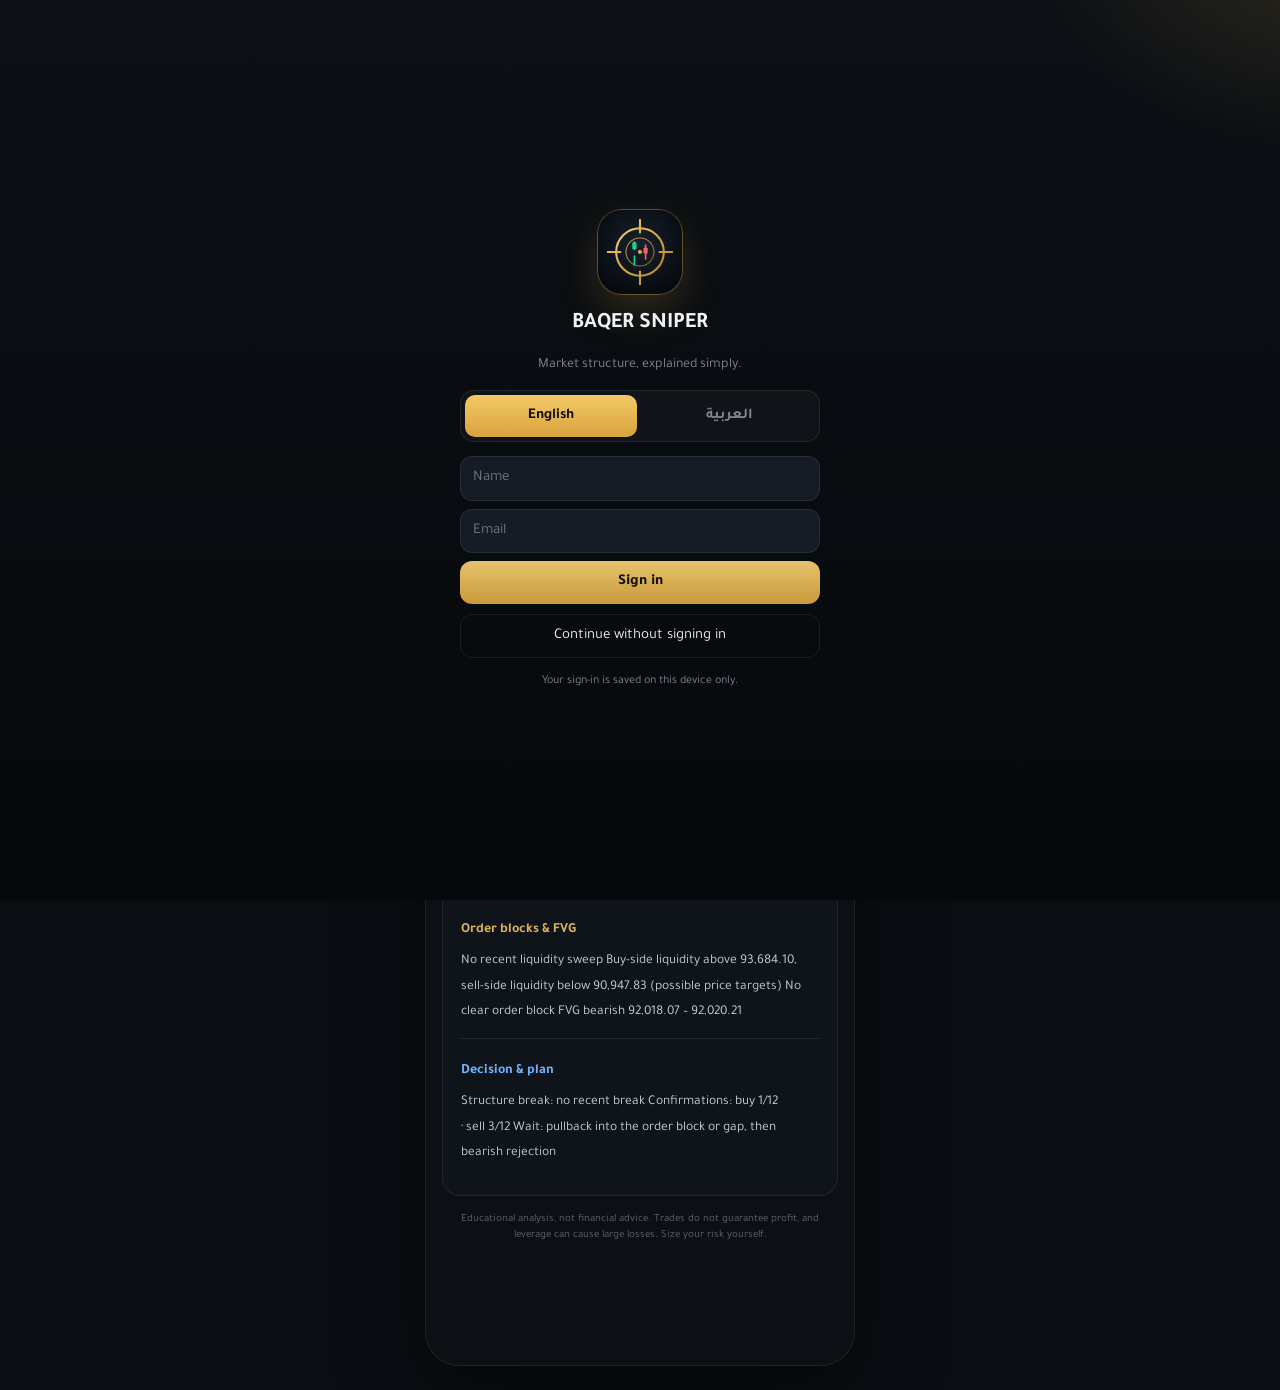
==== web/index.html @ e5d5a160 "Match reference: column order, XAU highlight, mode order, paragraph analysis Co-Authored-By: Claude " ====
<!doctype html>
<html lang="en" dir="ltr">
<head>
  <meta charset="utf-8">
  <meta name="viewport" content="width=device-width, initial-scale=1, viewport-fit=cover">
  <meta name="theme-color" content="#06080b">
  <meta name="description" content="Baqer Sniper: ICT and SMC market structure. Educational analysis, not financial advice.">
  <title>Baqer Sniper</title>
  <link rel="manifest" href="manifest.webmanifest">
  <link rel="icon" href="logo.svg" type="image/svg+xml">
  <link rel="stylesheet" href="https://fonts.googleapis.com/css2?family=Space+Grotesk:wght@500;600;700&family=Inter:wght@400;500;600&family=Tajawal:wght@400;500;700;800&display=swap">
  <link rel="stylesheet" href="styles.css">
</head>
<body>

<main class="phone" id="app" data-view="analysis">

  <header class="top">
    <button type="button" class="ico" id="menu-btn" aria-label="Menu" aria-expanded="false" aria-controls="drawer">
      <svg viewBox="0 0 24 24" width="22" height="22" aria-hidden="true"><path d="M4 7h16M4 12h16M4 17h16" stroke="currentColor" stroke-width="2" stroke-linecap="round"/></svg>
    </button>
    <div class="title">
      <h1 data-i18n="appName">Radar</h1>
      <p data-i18n="appSub">Markets analysis</p>
    </div>
    <div class="live" id="live"><span class="dot"></span><span id="live-text" data-i18n="live">Live</span><span class="clock" id="clock">--:--:--</span><span class="rf" aria-hidden="true">&#8635;</span></div>
  </header>

  <section class="tickers" id="tickers" aria-label="Instruments"></section>

  <div class="main-only">
    <h3 class="sec-h" data-i18n="structTitle">ICT + SMC structure</h3>
    <section class="card zones-card">
      <div class="zgrid">
        <div class="z"><span data-i18n="orderBlock">Order block</span><b id="z-ob">—</b></div>
        <div class="z"><span data-i18n="fvgLbl">FVG</span><b id="z-fvg">—</b></div>
        <div class="z"><span data-i18n="bslLbl">BSL liquidity</span><b class="blue" id="z-bsl">—</b></div>
        <div class="z"><span data-i18n="sslLbl">SSL liquidity</span><b class="down" id="z-ssl">—</b></div>
      </div>
    </section>

    <div class="modes" role="tablist" aria-label="Trading style">
      <button type="button" role="tab" data-tf="1h" aria-selected="true" data-i18n="modeDay">Day ICT</button>
      <button type="button" role="tab" data-tf="15m" aria-selected="false" data-i18n="modeScalp">Scalp</button>
      <button type="button" role="tab" data-tf="4h" aria-selected="false" data-i18n="modeSwing">Swing</button>
    </div>

    <section class="card trend-card">
      <div class="row">
        <span class="muted"><span data-i18n="marketTrend">Market trend</span> (<span id="tf-name">1H</span>)</span>
        <span class="badge" id="signal-badge">—</span>
      </div>
      <div class="trend" id="trend-line">—</div>
      <div class="bar"><i id="trend-bar"></i></div>
      <div class="asset-row"><span id="asset-name">BTC/USDT</span><span id="src" class="muted">—</span></div>
    </section>

    <section class="plan">
      <div class="pl"><span data-i18n="entryZone">Entry zone</span><b class="gold" id="p-en">—</b></div>
      <div class="pl"><span data-i18n="stopLoss">Stop loss</span><b class="down" id="p-sl">—</b></div>
    </section>
    <section class="plan tps">
      <div class="pl tp"><span data-i18n="tp1">TP1</span><b id="p-t1">—</b></div>
      <div class="pl tp"><span data-i18n="tp2">TP2</span><b id="p-t2">—</b></div>
      <div class="pl tp"><span data-i18n="tp3">TP3</span><b id="p-t3">—</b></div>
    </section>
    <span id="rr" hidden></span>

    <section class="card analysis-card">
      <h2 data-i18n="detailTitle">Detailed analysis (ICT + SMC)</h2>
      <div id="analysis" class="levels"></div>
    </section>
  </div>

  <section class="panel" id="markets-panel" hidden>
    <h2 data-i18n="marketsTitle">Markets</h2>
    <div id="markets"></div>
  </section>

  <section class="panel" id="alerts-panel" hidden>
    <h2 data-i18n="alertsTitle">Alerts</h2>
    <label class="toggle"><input type="checkbox" id="pref-signal"> <span data-i18n="alertSignal">Notify me when a new signal appears</span></label>
    <label class="toggle"><input type="checkbox" id="pref-tp"> <span data-i18n="alertTp">Notify me when a trade closes (win or loss)</span></label>
    <button type="button" class="btn" id="notify-btn" data-i18n="enableNotif">Enable notifications</button>
    <p class="muted" id="alerts-note" data-i18n="alertsNote">Notifications appear only while the page is open in your browser.</p>
  </section>

  <section class="panel" id="settings-panel" hidden>
    <h2 data-i18n="settingsTitle">Settings</h2>
    <label class="field"><span data-i18n="risk">Risk profile</span>
      <select id="profile">
        <option value="balanced" data-i18n="riskBalanced">Balanced (targets 1.5R, 2.5R, 4R)</option>
        <option value="sniper" data-i18n="riskSniper">Sniper (tight stop, far targets)</option>
        <option value="scalp" data-i18n="riskScalp">Scalp (very tight stop, quick targets)</option>
      </select>
    </label>
    <p class="muted" data-i18n="riskNote">Sniper uses a tighter stop and farther targets. Far targets are hit less often. This is a setting, not a promise of results.</p>
    <label class="field"><span data-i18n="instrument">Instrument</span><select id="inst-select"></select></label>
    <label class="field"><span data-i18n="importCsv">Import candles (CSV from MT5)</span><input type="file" id="csv" accept=".csv,text/csv"></label>
    <label class="field"><span data-i18n="dataUrl">Live data link (CSV or JSON)</span><input type="url" id="data-url" placeholder="https://" inputmode="url"></label>
    <div class="row-btns"><button type="button" class="btn" id="data-save" data-i18n="dataSave">Connect data</button><button type="button" class="ghost" id="data-clear" data-i18n="dataClear">Disconnect</button></div>
    <p class="muted" data-i18n="dataNote">The app reads this link every minute. The file needs columns open, high, low, close (and time if available). Each instrument can have its own link.</p>
    <p class="muted" id="data-note"></p>
    <p class="muted" id="csv-note"></p>
    <div id="journal-box" class="journal"></div>
  </section>

  <section class="panel" id="calendar-panel" hidden>
    <h2 data-i18n="calendarTitle">Calendar</h2>
    <ul class="sessions">
      <li><b data-i18n="sessLondon">London session</b><span>10:00 – 19:00</span></li>
      <li><b data-i18n="sessNewYork">New York session</b><span>16:30 – 23:30</span></li>
      <li><b data-i18n="sessAsia">Asia session</b><span>03:00 – 12:00</span></li>
    </ul>
    <p class="muted" data-i18n="calendarNote">Times are Riyadh time. Economic news appears once a data provider is connected.</p>
  </section>

  
  <p class="disclaimer" data-i18n="disclaimer">Educational analysis, not financial advice.</p>
  <svg hidden aria-hidden="true"><circle id="ring-arc" r="1"></circle></svg><span id="ring-num" hidden></span>
</main>

<section class="welcome" id="welcome" aria-labelledby="wel-title" hidden>
  <div class="wel-card">
    <img class="wel-logo" src="logo.svg" alt="" width="84" height="84">
    <h1 id="wel-title" class="wel-title"><span class="wordmark">BAQER <span class="grad">SNIPER</span></span></h1>
    <p class="wel-sub" data-i18n="welSub">Market structure, explained simply.</p>
    <div class="seg2 wel-lang" role="group" aria-label="Language">
      <button type="button" data-lang="en" aria-pressed="true">English</button>
      <button type="button" data-lang="ar" aria-pressed="false">العربية</button>
    </div>
    <div id="wel-new">
      <form id="wel-form" class="signin">
        <input id="wel-name" type="text" autocomplete="name" placeholder="Name" data-i18nph="namePh" required>
        <input id="wel-email" type="email" autocomplete="email" placeholder="Email" data-i18nph="emailPh" required>
        <button type="submit" class="btn" data-i18n="signIn">Sign in</button>
      </form>
      <button type="button" class="ghost" id="wel-guest" data-i18n="welGuest">Continue without signing in</button>
    </div>
    <div id="wel-back" hidden>
      <p class="wel-hi" id="wel-hi"></p>
      <button type="button" class="btn" id="wel-continue" data-i18n="welContinue">Continue</button>
    </div>
    <p class="muted wel-hint" data-i18n="welHint">Your sign-in is saved on this device only.</p>
  </div>
</section>
<div class="scrim" id="scrim" hidden></div>
<aside class="drawer" id="drawer" hidden aria-label="Menu">
  <div class="dr-head">
    <div class="wordmark">BAQER <span class="grad">SNIPER</span></div>
    <button type="button" class="ico" id="drawer-close" aria-label="Close menu">×</button>
  </div>

  <section class="dr-sec">
    <div class="dr-label" data-i18n="account">Account</div>
    <div id="acct-state" class="muted"></div>
    <form id="signin-form" class="signin">
      <input id="su-name" type="text" autocomplete="name" placeholder="Name" data-i18nph="namePh" required>
      <input id="su-email" type="email" autocomplete="email" placeholder="Email" data-i18nph="emailPh" required>
      <button type="submit" class="btn" data-i18n="signIn">Sign in</button>
    </form>
    <button type="button" class="ghost" id="signout" hidden data-i18n="signOut">Sign out</button>
    <p class="muted" data-i18n="localAccount">This sign-in is saved on this device only.</p>
  </section>

  <section class="dr-sec">
    <div class="dr-label" data-i18n="language">Language</div>
    <div class="seg2">
      <button type="button" data-lang="en">English</button>
      <button type="button" data-lang="ar">العربية</button>
    </div>
  </section>

  <section class="dr-sec">
    <div class="dr-label" data-i18n="go">Go to</div>
    <button type="button" class="dr-item" data-go="settings" data-i18n="menuSettings">Settings and risk profile</button>
    <button type="button" class="dr-item" data-go="alerts" data-i18n="alertsTitle">Alerts</button>
    <button type="button" class="dr-item" data-go="markets" data-i18n="marketsTitle">Markets</button>
    <button type="button" class="dr-item" data-go="calendar" data-i18n="calendarTitle">Calendar</button>
  </section>

  <section class="dr-sec">
    <div class="dr-label" data-i18n="about">About</div>
    <p class="muted" data-i18n="aboutText">Baqer Sniper is an educational market-structure tool. It does not place trades and does not guarantee results.</p>
  </section>
</aside>

<nav class="nav" aria-label="Main navigation">
  <button type="button" data-tab="settings"><svg viewBox="0 0 24 24" width="22" height="22" fill="none" stroke="currentColor" stroke-width="1.8" aria-hidden="true"><circle cx="12" cy="12" r="3"/><path d="M12 2v3M12 19v3M2 12h3M19 12h3"/></svg><span data-i18n="navSettings">Settings</span></button>
  <button type="button" data-tab="alerts"><svg viewBox="0 0 24 24" width="22" height="22" fill="none" stroke="currentColor" stroke-width="1.8" aria-hidden="true"><path d="M6 16v-5a6 6 0 0 1 12 0v5l2 2H4z"/></svg><span data-i18n="navAlerts">Alerts</span></button>
  <button type="button" data-tab="calendar"><svg viewBox="0 0 24 24" width="22" height="22" fill="none" stroke="currentColor" stroke-width="1.8" aria-hidden="true"><rect x="3" y="5" width="18" height="16" rx="2"/><path d="M3 10h18M8 3v4M16 3v4"/></svg><span data-i18n="navCalendar">Calendar</span></button>
  <button type="button" data-tab="analysis" class="on"><svg viewBox="0 0 24 24" width="22" height="22" fill="none" stroke="currentColor" stroke-width="2" aria-hidden="true"><path d="M12 3l1.8 5.2L19 10l-5.2 1.8L12 17l-1.8-5.2L5 10l5.2-1.8z"/></svg><span data-i18n="navAnalysis">Analysis</span></button>
  <button type="button" data-tab="markets"><svg viewBox="0 0 24 24" width="22" height="22" fill="none" stroke="currentColor" stroke-width="2" aria-hidden="true"><path d="M7 4v16M7 4l-3 3M7 4l3 3M17 20V4M17 20l-3-3M17 20l3-3"/></svg><span data-i18n="navMarkets">Markets</span></button>
</nav>

<script src="analysis.js"></script>
<script src="app.js"></script>
</body>
</html>
---- web/styles.css ----
/* Radar · reference design (Arabic / English, RTL / LTR) */
:root{
  --bg:#0a0d12; --card:#11161e; --card2:#161c26; --line:rgba(255,255,255,.08);
  --fg:#f1f2f4; --muted:#7f8794; --gold:#d9b15a; --gold2:#b68a2e;
  --up:#2fd08b; --down:#ff6464; --blue:#5aa8ff;
  color-scheme: dark;
}
*{box-sizing:border-box}
html,body{margin:0;background:var(--bg)}
body{color:var(--fg); font-family:Tajawal,"Segoe UI",system-ui,sans-serif; font-size:15px; line-height:1.5;
  background:radial-gradient(600px 400px at 50% -10%,rgba(217,177,90,.08),transparent 60%),var(--bg);
  padding-left:max(0px,env(safe-area-inset-left,0px)); padding-right:max(0px,env(safe-area-inset-right,0px));}
button{font:inherit; cursor:pointer}
button:focus-visible,input:focus-visible,select:focus-visible{outline:2px solid #5aa8ff; outline-offset:2px}
[hidden]{display:none !important}
.phone{max-width:430px; margin:0 auto; min-height:100vh; display:grid; gap:14px; align-content:start; min-width:0;
  padding:max(16px,env(safe-area-inset-top,0px)) max(16px,env(safe-area-inset-right,0px)) 120px max(16px,env(safe-area-inset-left,0px))}
@media (min-width:500px){ body{padding-block:24px} .phone{min-height:auto; border:1px solid var(--line); border-radius:34px; background:#0c1015; box-shadow:0 30px 80px rgba(0,0,0,.5); padding-bottom:120px} }

.top{display:grid; grid-template-columns:auto 1fr auto; align-items:center; gap:10px}
.title{text-align:center; min-width:0}
.title h1{margin:0; font-size:24px; font-weight:800; color:var(--gold)}
.title p{margin:2px 0 0; font-size:12.5px; color:var(--muted)}
.ico{width:40px; height:40px; border-radius:12px; display:grid; place-items:center; background:var(--card); color:var(--fg); border:1px solid var(--line)}
.live{display:flex; align-items:center; gap:7px; background:var(--card); border:1px solid var(--line); border-radius:999px; padding:6px 11px; font-size:12px; color:#cfd3da; font-variant-numeric:tabular-nums; white-space:nowrap}
.live .rf{color:var(--muted); font-size:13px}
.dot{width:7px; height:7px; border-radius:50%; background:var(--up); box-shadow:0 0 8px var(--up)}
.live.off .dot{background:var(--muted); box-shadow:none}

.tickers{display:flex; gap:10px; overflow-x:auto; scrollbar-width:none; padding:2px}
.tickers::-webkit-scrollbar{display:none}
.tk{flex:0 0 auto; min-width:150px; display:flex; flex-direction:column; align-items:flex-start; gap:2px; text-align:start; color:var(--fg); background:var(--card); border:1px solid var(--line); border-radius:14px; padding:10px 13px}
[dir="rtl"] .tk{align-items:flex-end; text-align:right}
.tk .sym{font-size:11px; color:var(--muted); letter-spacing:.04em; order:3}
.tk .px{font-size:16px; font-weight:700; font-variant-numeric:tabular-nums}
.tk .pct{font-size:12px; font-weight:600; color:var(--up); font-variant-numeric:tabular-nums}
.tk .pct.neg{color:var(--down)}
.tk.on{border-color:var(--gold); box-shadow:0 0 0 1px rgba(217,177,90,.35)}

.sec-h{margin:4px 2px -4px; font-size:14px; font-weight:700; color:var(--gold); text-align:start}
.card{background:var(--card); border:1px solid var(--line); border-radius:18px; padding:16px; min-width:0}
.zones-card{padding:12px}
.zgrid{display:grid; grid-template-columns:1fr 1fr; gap:10px}
.z{display:grid; gap:6px; background:var(--card2); border:1px solid var(--line); border-radius:12px; padding:12px 13px; min-width:0; text-align:start}
.z span{font-size:12px; color:var(--muted)}
.z b{font-size:15px; font-weight:700; font-variant-numeric:tabular-nums; overflow-wrap:anywhere}
.down{color:var(--down)} .blue{color:var(--blue)} .gold{color:var(--gold)} .up{color:var(--up)}

.modes{display:grid; grid-template-columns:repeat(3,1fr); gap:8px; background:var(--card); border:1px solid var(--line); border-radius:16px; padding:6px}
.modes button{border:1px solid transparent; background:transparent; color:var(--muted); border-radius:12px; padding:11px 4px; font-size:13.5px; font-weight:700; min-height:44px}
.modes button[aria-selected="true"]{border-color:var(--gold); color:var(--gold); box-shadow:0 0 14px rgba(217,177,90,.18); background:rgba(217,177,90,.06)}

.trend-card{display:grid; gap:10px}
.row{display:flex; justify-content:space-between; align-items:center; gap:8px; font-size:12.5px}
.muted{color:var(--muted); font-size:12px}
.badge{font-weight:700; font-size:13px; padding:5px 12px; border-radius:10px; border:1px solid currentColor; white-space:nowrap}
.badge.sell{color:var(--down); background:rgba(255,100,100,.1)}
.badge.buy{color:var(--up); background:rgba(47,208,139,.1)}
.badge.wait{color:var(--muted)}
.trend{font-size:19px; font-weight:800; line-height:1.3; text-align:start}
.trend.sell{color:var(--down)} .trend.buy{color:var(--up)} .trend.wait{color:var(--fg)}
.bar{height:6px; border-radius:99px; background:#1b2330; position:relative; overflow:hidden}
.bar i{position:absolute; top:0; bottom:0; inset-inline-end:0; width:0; border-radius:99px; background:var(--down); transition:width .5s ease}
.bar i.buy{background:var(--up)}
.asset-row{display:flex; justify-content:space-between; font-size:12px; color:var(--muted)}

.plan{display:grid; grid-template-columns:1fr 1fr; gap:10px}
.plan.tps{grid-template-columns:repeat(3,1fr)}
.pl{background:var(--card); border:1px solid var(--line); border-radius:14px; padding:12px; display:grid; gap:6px; text-align:center; min-width:0}
.pl span{font-size:12px; color:var(--muted)}
.pl b{font-size:16px; font-weight:700; font-variant-numeric:tabular-nums}
.pl.tp b{color:var(--up)}

.analysis-card h2{margin:0 0 10px; font-size:15px; font-weight:700; color:var(--gold); text-align:start}
.levels{display:grid; gap:10px}
.lvl{background:var(--card2); border:1px solid var(--line); border-radius:14px; padding:12px 13px; min-width:0}
.lvl-h{display:flex; align-items:center; gap:8px; justify-content:space-between}
.lvl-n{display:none}
.lvl-h b{font-size:14px; color:var(--gold)}
.lvl-s{font-size:11.5px; font-weight:700; color:var(--muted); border:1px solid var(--line); border-radius:999px; padding:2px 9px; white-space:nowrap}
.lvl-l{margin:8px 0 0; padding-inline-start:18px; display:grid; gap:5px}
.lvl-l li{font-size:13px; line-height:1.6; text-align:start; text-wrap:pretty}

.panel{background:var(--card); border:1px solid var(--line); border-radius:18px; padding:16px; min-width:0}
.panel h2{margin:0 0 10px; font-size:17px; font-weight:700; text-align:start}
.btn{background:linear-gradient(180deg,#e7c26c,#c99a3a); color:#16120a; border:0; border-radius:12px; padding:10px 16px; font-weight:800; min-height:42px}
.field{display:grid; gap:8px; font-size:13px; margin:12px 0; text-align:start}
select,input[type=file]{width:100%; font:inherit; color:var(--fg); background:var(--card2); border:1px solid var(--line); border-radius:12px; padding:10px 12px; min-height:44px}
select option{background:#11161e; color:#eef1f5}
.journal{display:grid; gap:8px; padding-bottom:14px; margin-bottom:12px; border-bottom:1px solid var(--line)}
.journal h2{margin:0}
.toggle{display:flex; align-items:center; gap:10px; font-size:14px; padding:6px 0}
.toggle input{width:20px; height:20px; accent-color:var(--gold)}
.sessions{list-style:none; margin:0 0 10px; padding:0; display:grid; gap:8px}
.sessions li{display:flex; justify-content:space-between; gap:10px; padding:11px 12px; border-radius:12px; background:var(--card2); border:1px solid var(--line)}
.sessions span{font-variant-numeric:tabular-nums; color:var(--muted)}
.disclaimer{color:#5d6470; font-size:11px; text-align:center; margin:2px 8px 0; text-wrap:pretty}

.nav{position:fixed; left:0; right:0; bottom:0; margin:0 auto; max-width:430px; display:grid; grid-template-columns:repeat(5,1fr); padding:10px 6px max(12px,env(safe-area-inset-bottom,0px)); background:rgba(10,13,18,.96); border-top:1px solid var(--line)}
.nav button{background:transparent; border:0; color:var(--muted); display:grid; justify-items:center; gap:4px; font-size:11px; font-weight:600; padding:4px 0; min-height:48px}
.nav button.on{color:var(--gold); font-weight:700}
#app[data-view="analysis"] .panel{display:none}
#app:not([data-view="analysis"]) .main-only{display:none}
@media (prefers-reduced-motion: reduce){ *{animation:none!important; transition:none!important} }

/* ---- Header button, menu drawer, language and account ---- */
.hd{display:grid; grid-template-columns:auto 1fr auto; align-items:center; gap:10px}
.hd .brand{min-width:0}
.ico{width:42px; height:42px; border-radius:14px; display:grid; place-items:center; background:linear-gradient(160deg,#1b2129,#0a0d12); color:var(--fg); border:1px solid var(--line); cursor:pointer; font-size:22px; line-height:1}
.scrim{position:fixed; inset:0; background:rgba(0,0,0,.55); z-index:40}
.drawer{position:fixed; top:0; bottom:0; inset-inline-start:0; width:min(320px,86vw); z-index:50; overflow-y:auto; background:linear-gradient(180deg,#0e141c,#07090c); border-inline-end:1px solid var(--line); padding:18px 16px 28px; display:grid; gap:14px; align-content:start; box-shadow:0 0 60px rgba(0,0,0,.6)}
.dr-head{display:flex; justify-content:space-between; align-items:center}
.dr-sec{display:grid; gap:9px; padding-top:12px; border-top:1px solid var(--line)}
.dr-label{font-size:10.5px; letter-spacing:.14em; color:var(--gold); font-weight:700; text-transform:uppercase}
.dr-item{width:100%; text-align:start; background:var(--card2); color:var(--fg); border:1px solid var(--line); border-radius:12px; padding:11px 12px; min-height:44px}
.signin{display:grid; gap:8px}
.signin input{font:inherit; color:var(--fg); background:var(--card2); border:1px solid var(--line); border-radius:12px; padding:10px 12px; min-height:44px; width:100%}
.ghost{background:transparent; color:var(--fg); border:1px solid var(--line); border-radius:12px; padding:10px 14px; min-height:42px}
.seg2{display:grid; grid-template-columns:1fr 1fr; gap:6px; padding:4px; border-radius:14px; background:rgba(255,255,255,.03); border:1px solid var(--line)}
.seg2 button{background:transparent; color:var(--muted); border:0; border-radius:10px; padding:10px; min-height:42px; font-weight:600}
.seg2 button[aria-pressed="true"]{background:linear-gradient(180deg,#f3c968,#d9a23c); color:#14100a; font-weight:700}
.toggle{display:flex; align-items:center; gap:10px; font-size:14px; padding:6px 0}
.toggle input{width:20px; height:20px; accent-color:#e8b44a}
.sessions{list-style:none; margin:0 0 10px; padding:0; display:grid; gap:8px}
.sessions li{display:flex; justify-content:space-between; gap:10px; padding:11px 12px; border-radius:12px; background:var(--card2); border:1px solid var(--line)}
.sessions span{font-variant-numeric:tabular-nums; color:var(--muted)}
/* Arabic: right-to-left, Arabic-friendly font */
html[dir="rtl"] body, html[dir="rtl"] .phone, html[dir="rtl"] .wordmark{font-family:Tajawal,"Segoe UI",system-ui,sans-serif}
html[dir="rtl"] .wordmark{letter-spacing:.04em}
html[dir="rtl"] .lvl-s{margin-inline-start:auto}
html[dir="rtl"] .lvl-l{padding-inline-start:18px}
html[dir="rtl"] .tk{text-align:right}

/* ---- Welcome screen shown on every open ---- */
.welcome{position:fixed; inset:0; z-index:70; display:grid; place-items:center; padding:24px 18px;
  background:radial-gradient(520px 360px at 105% -8%,rgba(232,180,74,.16),transparent 62%),linear-gradient(180deg,#0c1015,#06080b)}
.wel-card{width:min(360px,100%); display:grid; gap:14px; justify-items:center; text-align:center}
.wel-logo{border-radius:24px; box-shadow:0 0 0 1px rgba(232,180,74,.35),0 16px 40px rgba(232,180,74,.18)}
.wel-title{margin:0; font-size:22px}
.wel-sub{margin:0; color:var(--muted); font-size:14px}
.wel-lang{width:100%}
#wel-new,#wel-back{width:100%; display:grid; gap:10px}
#wel-back[hidden]{display:none !important}
.wel-hi{margin:0; font-size:16px; font-weight:600}
.wel-hint{margin:0; font-size:12px}
.row-btns{display:flex; gap:8px; flex-wrap:wrap}
.row-btns .btn,.row-btns .ghost{flex:1}

/* ---- Arabic look: matches the "رادار الأسواق" reference screen ---- */
html[dir="rtl"] body{background:radial-gradient(600px 380px at 50% -10%,rgba(217,165,58,.10),transparent 60%),linear-gradient(180deg,#0b0f15,#06080b)}
html[dir="rtl"] .wordmark{font-family:Tajawal,"Segoe UI",sans-serif; font-size:24px; font-weight:800; letter-spacing:0; background:linear-gradient(90deg,#f6d27a,#d9a53a); -webkit-background-clip:text; background-clip:text; color:transparent}
html[dir="rtl"] .tag{font-family:Tajawal,sans-serif; letter-spacing:0; font-size:12px; color:#8c8a82}
html[dir="rtl"] .live{font-family:Tajawal,sans-serif}
html[dir="rtl"] .tk{text-align:right; border-color:rgba(217,165,58,.28)}
html[dir="rtl"] .tk.on,html[dir="rtl"] .tk.gold{border:1.5px solid #d9a53a; box-shadow:0 0 18px rgba(217,165,58,.18)}
html[dir="rtl"] .tk .sym{font-family:Tajawal,sans-serif}
html[dir="rtl"] .tabs{background:rgba(255,255,255,.02)}
html[dir="rtl"] .tabs button{font-family:Tajawal,sans-serif; font-size:14px}
html[dir="rtl"] .tabs button[aria-selected="true"]{background:linear-gradient(180deg,#e4b452,#b8842a)}
html[dir="rtl"] .card,html[dir="rtl"] .z,html[dir="rtl"] .pl{border-color:rgba(217,165,58,.22)}
html[dir="rtl"] .trend{font-family:Tajawal,sans-serif; font-weight:800; font-size:22px}
html[dir="rtl"] .badge{font-family:Tajawal,sans-serif}
html[dir="rtl"] .z span{font-family:Tajawal,sans-serif; font-size:11.5px; color:#c9b27a}
html[dir="rtl"] .z b{font-family:Tajawal,sans-serif; font-size:16px}
html[dir="rtl"] .sec-title{font-family:Tajawal,sans-serif; font-size:17px; font-weight:800; color:#e4b452; margin:6px 2px 0; text-align:right}
html[dir="rtl"] .lvl{border-color:rgba(217,165,58,.25); background:rgba(14,18,25,.9)}
html[dir="rtl"] .lvl-l li{font-family:Tajawal,sans-serif; font-size:13.5px}
html[dir="rtl"] .nav{background:rgba(7,9,12,.94); border-top-color:rgba(217,165,58,.25)}
html[dir="rtl"] .nav button{font-family:Tajawal,sans-serif; font-size:12px}
html[dir="rtl"] .nav button.on{color:#e4b452}
html[dir="rtl"] .nav button.on svg{filter:drop-shadow(0 0 6px rgba(217,165,58,.6))}
html[dir="rtl"] .entry{background:linear-gradient(180deg,rgba(217,165,58,.10),rgba(255,255,255,.006))}
html[dir="rtl"] .eyebrow{font-family:Tajawal,sans-serif; letter-spacing:0; font-size:12px}

/* ---- Welcome screen shown on every open ---- */
.welcome{position:fixed; inset:0; z-index:70; display:grid; place-items:center; padding:24px 18px;
  background:radial-gradient(520px 360px at 105% -8%,rgba(232,180,74,.16),transparent 62%),linear-gradient(180deg,#0c1015,#06080b)}
.wel-card{width:min(360px,100%); display:grid; gap:14px; justify-items:center; text-align:center}
.wel-logo{border-radius:24px; box-shadow:0 0 0 1px rgba(232,180,74,.35),0 16px 40px rgba(232,180,74,.18)}
.wel-title{margin:0; font-size:22px}
.wel-sub{margin:0; color:var(--muted); font-size:14px}
.wel-lang{width:100%}
#wel-new,#wel-back{width:100%; display:grid; gap:10px}
#wel-back[hidden]{display:none !important}
.wel-hi{margin:0; font-size:16px; font-weight:600}
.wel-hint{margin:0; font-size:12px}
.row-btns{display:flex; gap:8px; flex-wrap:wrap}
.row-btns .btn,.row-btns .ghost{flex:1}

/* ---- Arabic look: matches the "رادار الأسواق" reference screen ---- */
html[dir="rtl"] body{background:radial-gradient(600px 380px at 50% -10%,rgba(217,165,58,.10),transparent 60%),linear-gradient(180deg,#0b0f15,#06080b)}
html[dir="rtl"] .wordmark{font-family:Tajawal,"Segoe UI",sans-serif; font-size:24px; font-weight:800; letter-spacing:0; background:linear-gradient(90deg,#f6d27a,#d9a53a); -webkit-background-clip:text; background-clip:text; color:transparent}
html[dir="rtl"] .tag{font-family:Tajawal,sans-serif; letter-spacing:0; font-size:12px; color:#8c8a82}
html[dir="rtl"] .live{font-family:Tajawal,sans-serif}
html[dir="rtl"] .tk{text-align:right; border-color:rgba(217,165,58,.28)}
html[dir="rtl"] .tk.on,html[dir="rtl"] .tk.gold{border:1.5px solid #d9a53a; box-shadow:0 0 18px rgba(217,165,58,.18)}
html[dir="rtl"] .tk .sym{font-family:Tajawal,sans-serif}
html[dir="rtl"] .tabs{background:rgba(255,255,255,.02)}
html[dir="rtl"] .tabs button{font-family:Tajawal,sans-serif; font-size:14px}
html[dir="rtl"] .tabs button[aria-selected="true"]{background:linear-gradient(180deg,#e4b452,#b8842a)}
html[dir="rtl"] .card,html[dir="rtl"] .z,html[dir="rtl"] .pl{border-color:rgba(217,165,58,.22)}
html[dir="rtl"] .trend{font-family:Tajawal,sans-serif; font-weight:800; font-size:22px}
html[dir="rtl"] .badge{font-family:Tajawal,sans-serif}
html[dir="rtl"] .z span{font-family:Tajawal,sans-serif; font-size:11.5px; color:#c9b27a}
html[dir="rtl"] .z b{font-family:Tajawal,sans-serif; font-size:16px}
html[dir="rtl"] .sec-title{font-family:Tajawal,sans-serif; font-size:17px; font-weight:800; color:#e4b452; margin:6px 2px 0; text-align:right}
html[dir="rtl"] .lvl{border-color:rgba(217,165,58,.25); background:rgba(14,18,25,.9)}
html[dir="rtl"] .lvl-l li{font-family:Tajawal,sans-serif; font-size:13.5px}
html[dir="rtl"] .nav{background:rgba(7,9,12,.94); border-top-color:rgba(217,165,58,.25)}
html[dir="rtl"] .nav button{font-family:Tajawal,sans-serif; font-size:12px}
html[dir="rtl"] .nav button.on{color:#e4b452}
html[dir="rtl"] .nav button.on svg{filter:drop-shadow(0 0 6px rgba(217,165,58,.6))}
html[dir="rtl"] .entry{background:linear-gradient(180deg,rgba(217,165,58,.10),rgba(255,255,255,.006))}
html[dir="rtl"] .eyebrow{font-family:Tajawal,sans-serif; letter-spacing:0; font-size:12px}

.row-btns{display:flex; gap:8px; flex-wrap:wrap}
.row-btns .btn,.row-btns .ghost{flex:1}

/* ---- Arabic look: matches the "رادار الأسواق" reference screen ---- */
html[dir="rtl"] body{background:radial-gradient(600px 380px at 50% -10%,rgba(217,165,58,.10),transparent 60%),linear-gradient(180deg,#0b0f15,#06080b)}
html[dir="rtl"] .wordmark{font-family:Tajawal,"Segoe UI",sans-serif; font-size:24px; font-weight:800; letter-spacing:0; background:linear-gradient(90deg,#f6d27a,#d9a53a); -webkit-background-clip:text; background-clip:text; color:transparent}
html[dir="rtl"] .tag{font-family:Tajawal,sans-serif; letter-spacing:0; font-size:12px; color:#8c8a82}
html[dir="rtl"] .live{font-family:Tajawal,sans-serif}
html[dir="rtl"] .tk{text-align:right; border-color:rgba(217,165,58,.28)}
html[dir="rtl"] .tk.on,html[dir="rtl"] .tk.gold{border:1.5px solid #d9a53a; box-shadow:0 0 18px rgba(217,165,58,.18)}
html[dir="rtl"] .tk .sym{font-family:Tajawal,sans-serif}
html[dir="rtl"] .tabs{background:rgba(255,255,255,.02)}
html[dir="rtl"] .tabs button{font-family:Tajawal,sans-serif; font-size:14px}
html[dir="rtl"] .tabs button[aria-selected="true"]{background:linear-gradient(180deg,#e4b452,#b8842a)}
html[dir="rtl"] .card,html[dir="rtl"] .z,html[dir="rtl"] .pl{border-color:rgba(217,165,58,.22)}
html[dir="rtl"] .trend{font-family:Tajawal,sans-serif; font-weight:800; font-size:22px}
html[dir="rtl"] .badge{font-family:Tajawal,sans-serif}
html[dir="rtl"] .z span{font-family:Tajawal,sans-serif; font-size:11.5px; color:#c9b27a}
html[dir="rtl"] .z b{font-family:Tajawal,sans-serif; font-size:16px}
html[dir="rtl"] .sec-title{font-family:Tajawal,sans-serif; font-size:17px; font-weight:800; color:#e4b452; margin:6px 2px 0; text-align:right}
html[dir="rtl"] .lvl{border-color:rgba(217,165,58,.25); background:rgba(14,18,25,.9)}
html[dir="rtl"] .lvl-l li{font-family:Tajawal,sans-serif; font-size:13.5px}
html[dir="rtl"] .nav{background:rgba(7,9,12,.94); border-top-color:rgba(217,165,58,.25)}
html[dir="rtl"] .nav button{font-family:Tajawal,sans-serif; font-size:12px}
html[dir="rtl"] .nav button.on{color:#e4b452}
html[dir="rtl"] .nav button.on svg{filter:drop-shadow(0 0 6px rgba(217,165,58,.6))}
html[dir="rtl"] .entry{background:linear-gradient(180deg,rgba(217,165,58,.10),rgba(255,255,255,.006))}
html[dir="rtl"] .eyebrow{font-family:Tajawal,sans-serif; letter-spacing:0; font-size:12px}


/* ---- Closer match to the reference ---- */
.top{grid-template-columns:auto 1fr auto}
.title{text-align:center}
.live{background:#0f141b; border-color:rgba(255,255,255,.1)}
.tickers{gap:10px}
.tk{flex:0 0 auto; min-width:0; flex-direction:row; align-items:center; gap:8px; border-radius:999px; padding:10px 16px; background:#0f141b}
.tk .pct{order:0; font-size:12.5px}
.tk .px{order:1; font-size:15px}
.tk .sym{order:2; font-size:11px}
.tk .sym{display:none}
.tk.on{border-color:var(--gold); box-shadow:0 0 0 1px rgba(217,177,90,.25)}
.tk-name{font-size:11px; color:var(--muted)}
.modes{background:transparent; border:0; padding:0; gap:8px}
.modes button{border:1px solid var(--line); background:#0f141b; color:#aab1bd; border-radius:12px; font-size:13px}
.modes button[aria-selected="true"]{border:1px solid var(--gold); background:rgba(217,177,90,.06); color:var(--gold); box-shadow:none}
.trend-card{background:linear-gradient(180deg,#131a23,#0f141b)}
.badge.sell{border-color:rgba(255,100,100,.6); background:rgba(255,100,100,.08); color:#ff7b7b; font-size:12.5px; padding:4px 12px}
.badge.buy{border-color:rgba(47,208,139,.6); background:rgba(47,208,139,.08); color:#41e2a0}
.trend{font-size:21px; font-weight:800}
.bar{height:5px}
.bar i{background:var(--down)}
.plan .pl{background:#0f141b}
.pl.tp{background:#0f141b}
.analysis-card{background:#0f141b}
.analysis-card h2{text-align:center; font-size:15px; color:var(--gold); margin-bottom:12px}
.lvl{background:transparent; border:0; border-bottom:1px solid var(--line); border-radius:0; padding:12px 2px}
.lvl:last-child{border-bottom:0}
.lvl-h b{font-size:14px}
.lvl:nth-child(1) .lvl-h b, .lvl:nth-child(3) .lvl-h b{color:#6fb4ff}
.lvl:nth-child(2) .lvl-h b{color:var(--gold)}
.lvl-s{display:none}
.lvl-l{list-style:none; padding:0; gap:6px}
.lvl-l li{color:#d8dce3; font-size:13px; line-height:1.75}
.lvl-l li::before{content:none}
.nav button.on{color:var(--gold)}

/* ---- Reference fine-tuning ---- */
.tickers{direction:ltr}
.tk{direction:rtl}
.tk .sym{display:inline; order:2; font-size:11.5px; color:var(--muted)}
.tk .px{font-size:16px}
.lvl-p{margin:8px 0 0; font-size:13.5px; line-height:1.9; color:#c9ced8; text-align:start; text-wrap:pretty}
.zones-card{background:#0f141b; border-color:rgba(255,255,255,.08)}
.z{background:#0d131a; border-color:rgba(120,140,170,.25)}
.plan .pl,.pl.tp{border-color:rgba(120,140,170,.25)}

.tk.gold{border-color:var(--gold); box-shadow:0 0 0 1px rgba(217,177,90,.25)}
.tk.gold .px{color:#f4f5f7}
.tk.gold .pct{color:var(--up)}
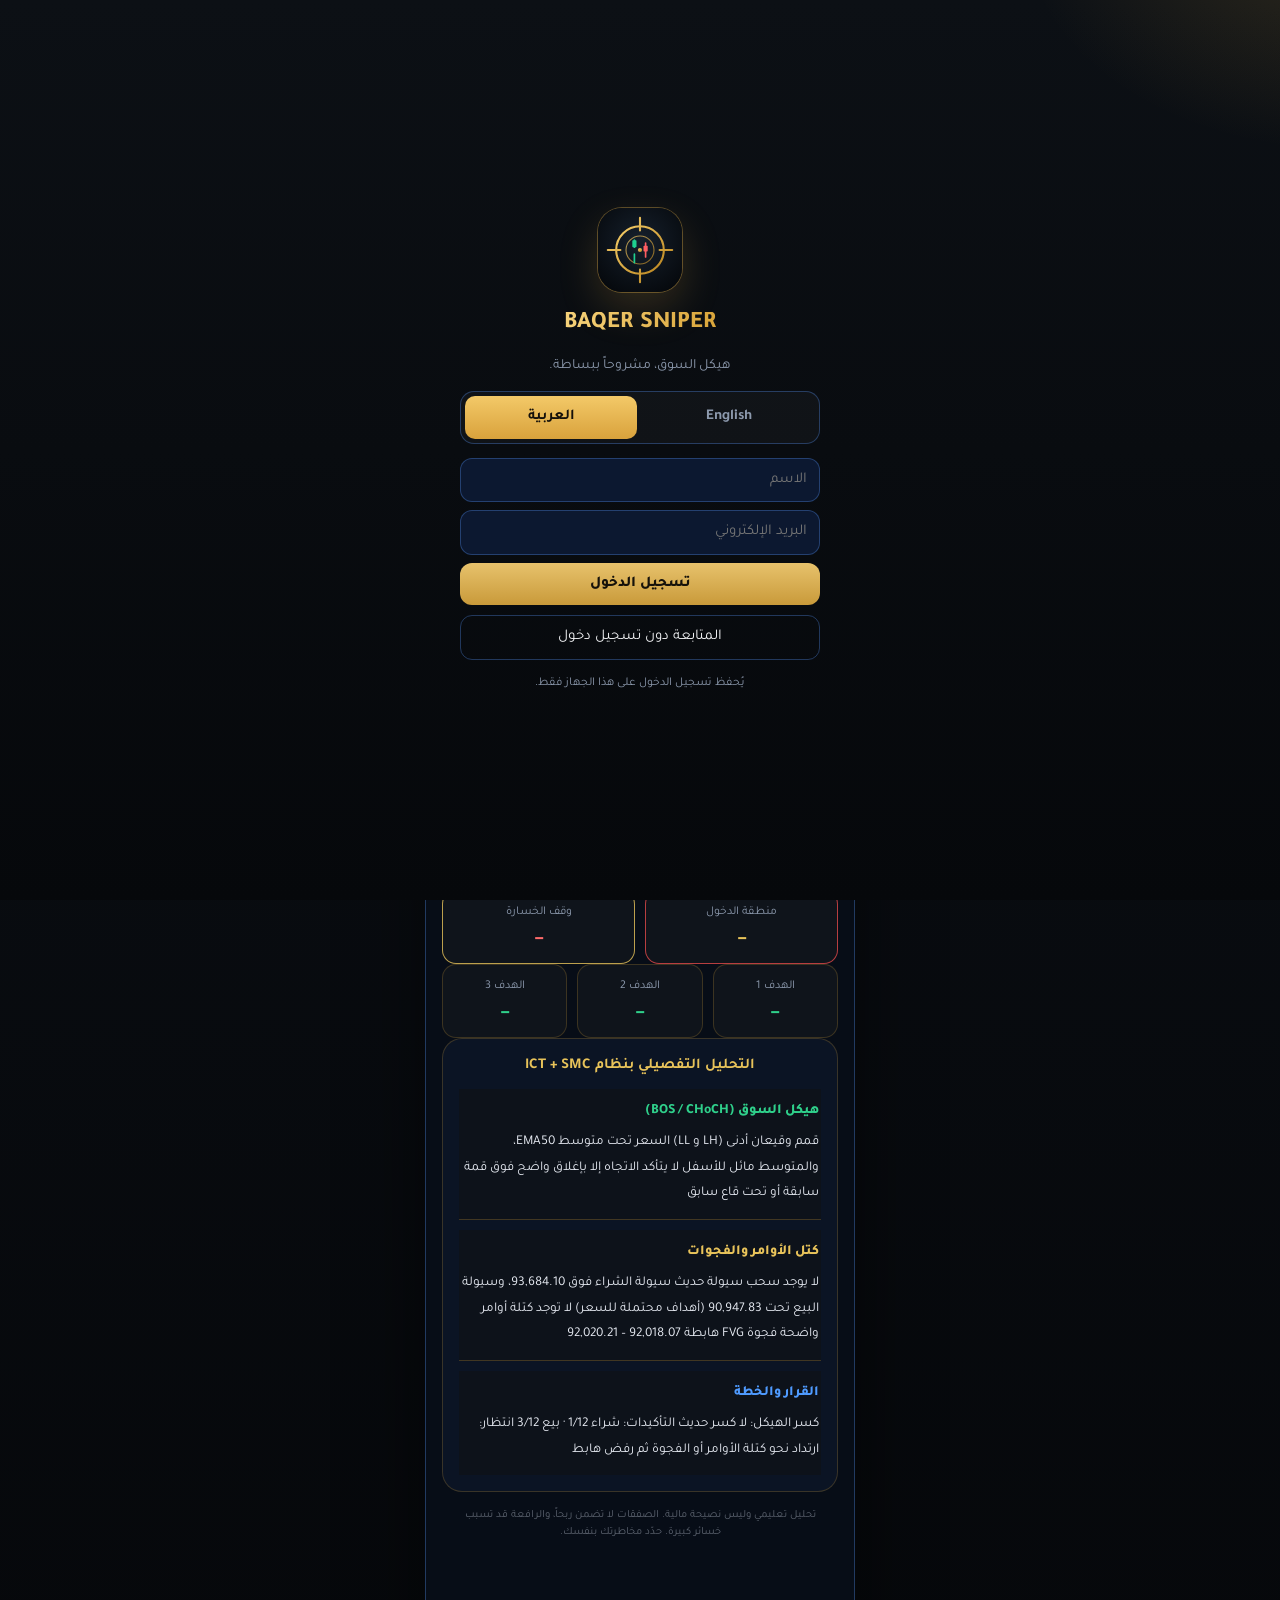
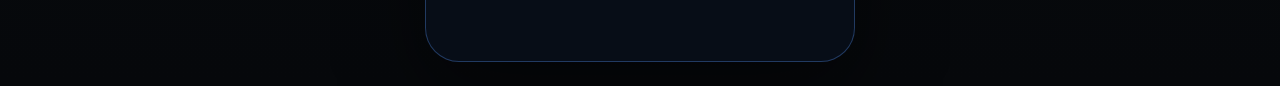
==== commit 3a0b089a: "Add live candle chart with levels, liquidity and a written reading; Arabic by default - Chart draws " ====
--- a/web/index.html
+++ b/web/index.html
@@ -37,6 +37,19 @@
         <div class="z"><span data-i18n="bslLbl">BSL liquidity</span><b class="blue" id="z-bsl">—</b></div>
         <div class="z"><span data-i18n="sslLbl">SSL liquidity</span><b class="down" id="z-ssl">—</b></div>
       </div>
+    </section>
+
+    <section class="card chart-card">
+      <div class="row"><span class="gold-t" data-i18n="chartTitle">الشارت المباشر</span><span class="muted" id="chart-price">—</span></div>
+      <svg id="chart" viewBox="0 0 358 200" width="100%" role="img" aria-label="Live candle chart"></svg>
+      <div class="legend">
+        <span><i class="lg" style="background:#ff6b6b"></i><span data-i18n="stop">Stop</span></span>
+        <span><i class="lg" style="background:#e8c35a"></i><span data-i18n="entry">Entry</span></span>
+        <span><i class="lg" style="background:#2fd08b"></i><span data-i18n="targets">Targets</span></span>
+        <span><i class="lg" style="background:#4f9bff"></i>BSL / SSL</span>
+        <span><i class="lg" style="background:#e8c35a;border-radius:50%"></i><span data-i18n="sweep">Sweep</span></span>
+      </div>
+      <p class="chart-read" id="chart-read"></p>
     </section>
 
     <div class="modes" role="tablist" aria-label="Trading style">
--- a/web/styles.css
+++ b/web/styles.css
@@ -292,3 +292,54 @@
 .tk.gold{border-color:var(--gold); box-shadow:0 0 0 1px rgba(217,177,90,.25)}
 .tk.gold .px{color:#f4f5f7}
 .tk.gold .pct{color:var(--up)}
+
+/* ---- Palette from the original app screenshots ---- */
+:root{ --bg:#070d17; --card:#0b1424; --card2:#0c1830; --line:rgba(70,120,200,.42); --muted:#8c99ad; --gold:#e8c35a; }
+body{background:#070d17}
+.phone{background:#070d17}
+.tk{background:#0b1830; border:1.5px solid rgba(70,120,200,.55)}
+.tk.gold{border:2px solid #e8c35a; box-shadow:0 0 14px rgba(232,195,90,.22)}
+.tk .pct{color:#2fd08b}
+.sec-h{color:#e8c35a}
+.zones-card{background:#0b1424; border:1.5px solid rgba(232,195,90,.55); border-radius:20px}
+.z{background:#0b1830; border:1.5px solid rgba(70,120,200,.5)}
+.z span{color:#e8c35a}
+.z b.down{color:#ff6b6b} .z b.blue{color:#4f9bff}
+.modes{background:transparent; border:0}
+.modes button{background:#0b1830; border:1.5px solid rgba(70,120,200,.5); color:#b9c4d6; border-radius:12px}
+.modes button[aria-selected="true"]{background:#0b1830; border:1.5px solid #e8c35a; color:#e8c35a; box-shadow:0 0 14px rgba(232,195,90,.2)}
+.trend-card{background:#0b1424; border:1.5px solid rgba(232,195,90,.45); border-radius:20px}
+.badge.sell{background:#e0474c; color:#fff; border:0; border-radius:8px; padding:6px 12px; font-weight:800}
+.badge.buy{background:#1fb27a; color:#fff; border:0; border-radius:8px; padding:6px 12px; font-weight:800}
+.trend{color:#ffffff}
+.bar{background:#0b1830}
+.bar i{background:#ff5d5d}
+.bar i.buy{background:#2fd08b}
+.pl{background:#0b1424; border:1.5px solid rgba(70,120,200,.5); border-radius:14px}
+.pl.sl, #p-sl{color:#ff6b6b}
+.plan:not(.tps) .pl:first-child{border-color:rgba(255,80,80,.7)}
+.plan:not(.tps) .pl:last-child{border-color:rgba(232,195,90,.8)}
+.pl.tp{border-color:rgba(47,208,139,.6)}
+.pl.tp b{color:#2fd08b}
+.analysis-card{background:#0b1424; border:1.5px solid rgba(232,195,90,.55); border-radius:20px}
+.analysis-card h2{color:#e8c35a}
+.lvl-h b{font-weight:800}
+.lvl:nth-child(1) .lvl-h b{color:#2fd08b}
+.lvl:nth-child(2) .lvl-h b{color:#e8c35a}
+.lvl:nth-child(3) .lvl-h b{color:#4f9bff}
+.lvl-p{color:#e6eaf2}
+.nav{background:#070d17; border-top:1px solid rgba(70,120,200,.35)}
+.nav button.on{background:linear-gradient(180deg,#f0cc6e,#d4a037); color:#15110a; border-radius:16px; margin:0 6px}
+.nav button.on svg{stroke:#15110a}
+.live{background:#0b1830; border:1.5px solid rgba(70,120,200,.5)}
+
+/* ---- Live chart ---- */
+.chart-card{background:#0b1424; border:1.5px solid rgba(232,195,90,.55); border-radius:20px; padding:14px}
+.gold-t{color:#e8c35a; font-weight:800; font-size:14px}
+#chart{display:block; margin-top:8px; height:auto}
+.legend{display:flex; flex-wrap:wrap; gap:6px 12px; margin-top:8px; font-size:11px; color:var(--muted)}
+.legend .lg{display:inline-block; width:10px; height:3px; margin-inline-end:5px; vertical-align:middle; border-radius:2px}
+.chart-read{margin:10px 0 0; font-size:12.5px; color:#c9d2e0; line-height:1.7; text-align:start}
+.live-ring{animation:liveRing 1.4s ease-out infinite; transform-box:fill-box; transform-origin:center}
+@keyframes liveRing{0%{transform:scale(.6); opacity:.9}100%{transform:scale(2.4); opacity:0}}
+@media (prefers-reduced-motion: reduce){ .live-ring{animation:none} }
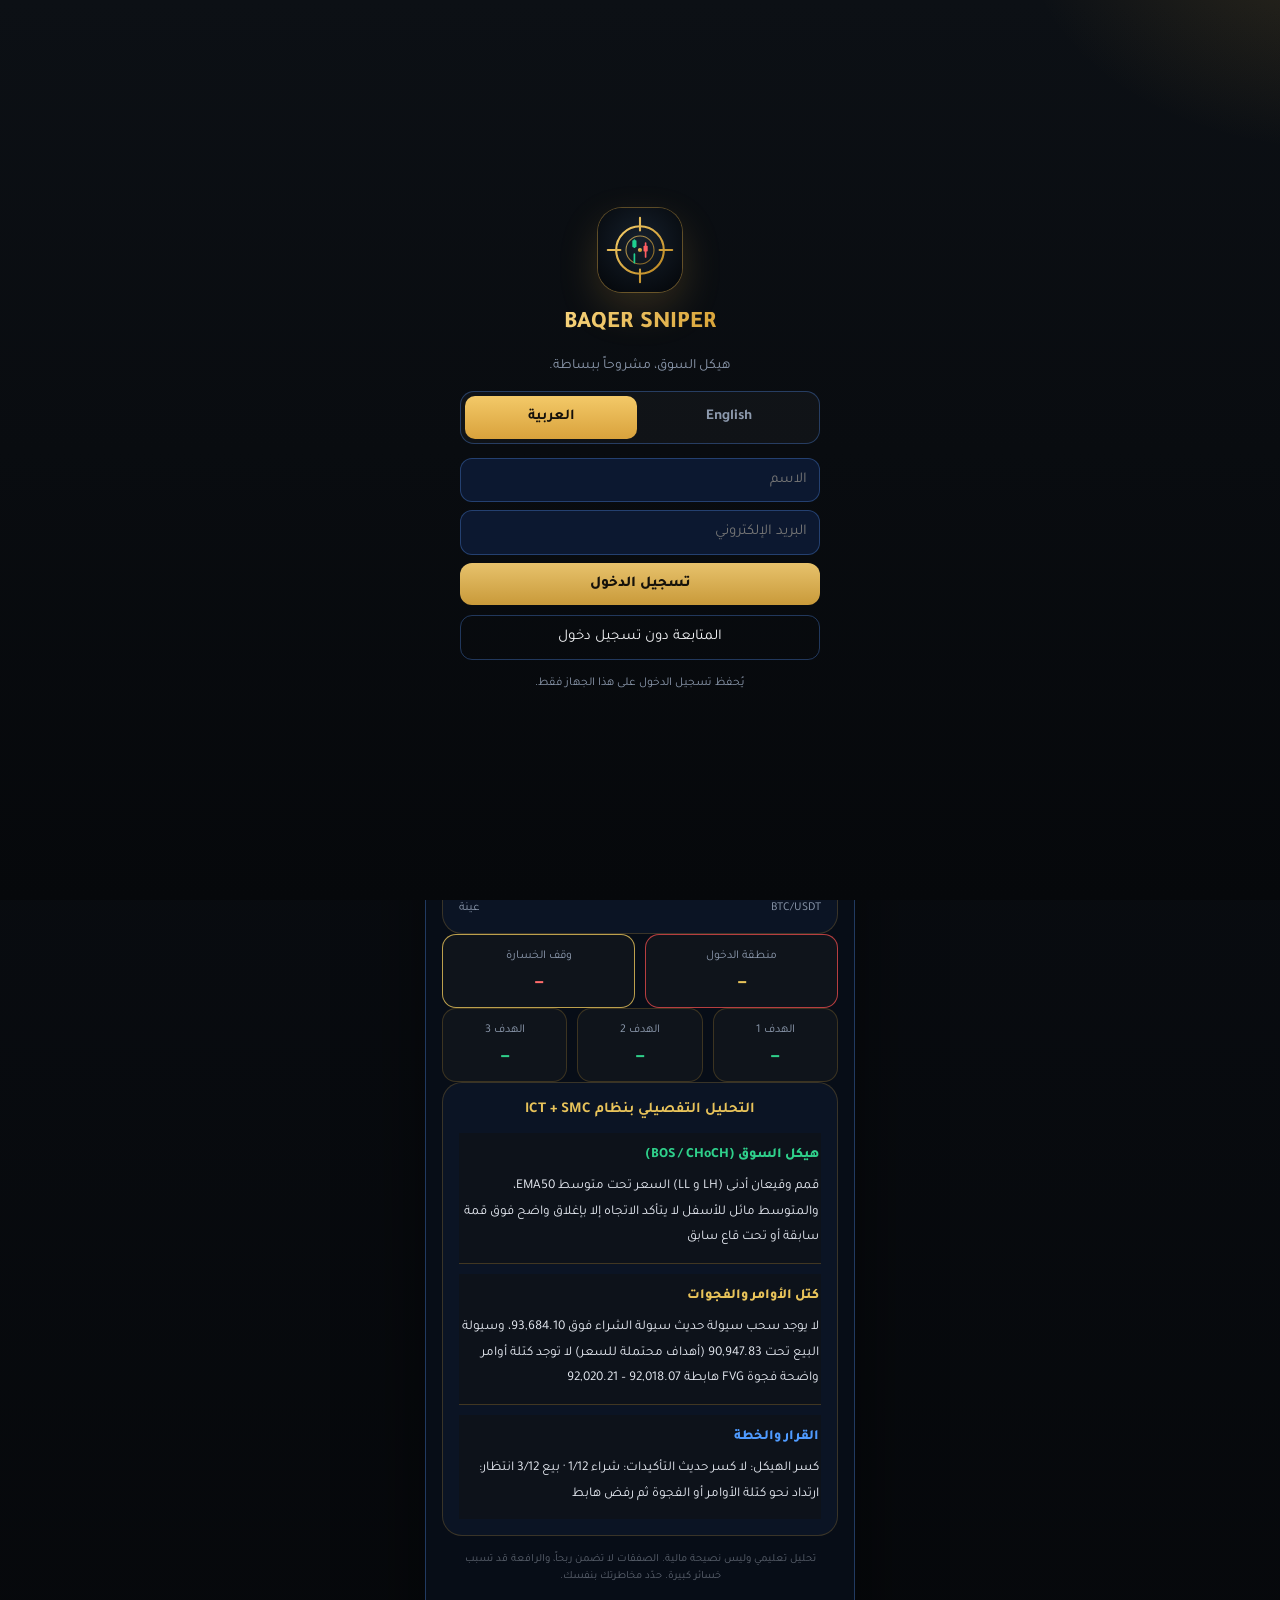
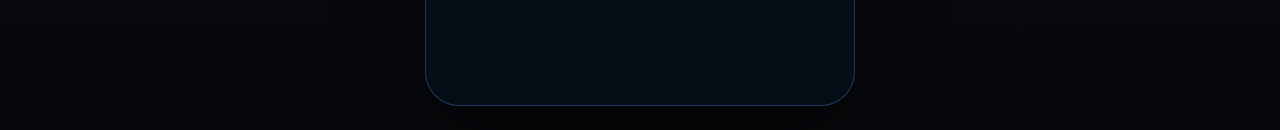
==== commit fea239ec: "Chart layers: EMA50 with fill, discount zone, price box, gold layer toggles Co-Authored-By: Claude H" ====
--- a/web/index.html
+++ b/web/index.html
@@ -48,6 +48,11 @@
         <span><i class="lg" style="background:#2fd08b"></i><span data-i18n="targets">Targets</span></span>
         <span><i class="lg" style="background:#4f9bff"></i>BSL / SSL</span>
         <span><i class="lg" style="background:#e8c35a;border-radius:50%"></i><span data-i18n="sweep">Sweep</span></span>
+      </div>
+      <div class="ctl" role="group" aria-label="Chart layers">
+        <button type="button" data-show="ema" aria-pressed="true">EMA 50</button>
+        <button type="button" data-show="zones" aria-pressed="true" data-i18n="zonesBtn">Zones</button>
+        <button type="button" data-show="levels" aria-pressed="true" data-i18n="levelsBtn">Levels</button>
       </div>
       <p class="chart-read" id="chart-read"></p>
     </section>
--- a/web/styles.css
+++ b/web/styles.css
@@ -343,3 +343,8 @@
 .live-ring{animation:liveRing 1.4s ease-out infinite; transform-box:fill-box; transform-origin:center}
 @keyframes liveRing{0%{transform:scale(.6); opacity:.9}100%{transform:scale(2.4); opacity:0}}
 @media (prefers-reduced-motion: reduce){ .live-ring{animation:none} }
+
+/* ---- Chart layer controls (gold) ---- */
+.ctl{display:flex; gap:8px; justify-content:center; flex-wrap:wrap; margin-top:10px}
+.ctl button{background:#0b1830; color:#e8c35a; border:1.5px solid rgba(232,195,90,.6); border-radius:999px; padding:6px 14px; font-size:12px; font-weight:700; cursor:pointer; min-height:34px}
+.ctl button[aria-pressed="true"]{background:linear-gradient(180deg,#f0cc6e,#d4a037); color:#15110a; border-color:#f0cc6e}
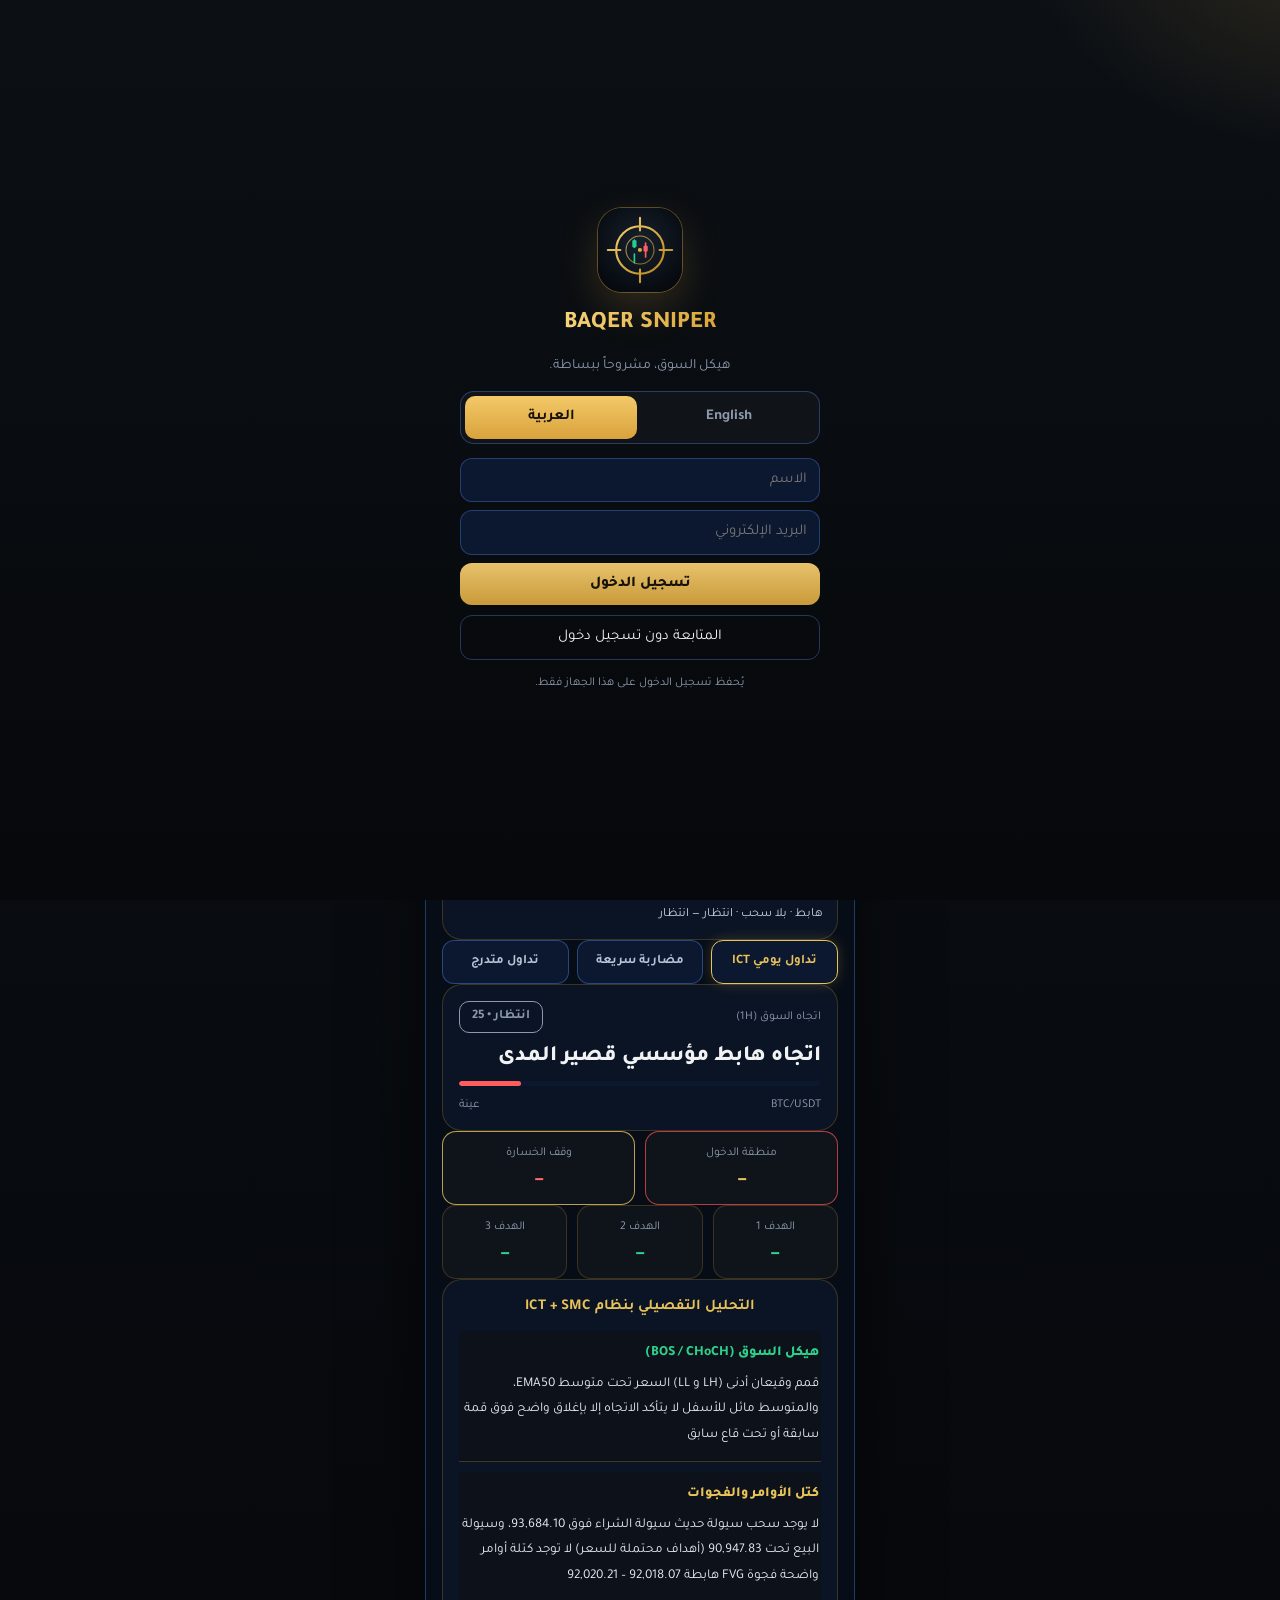
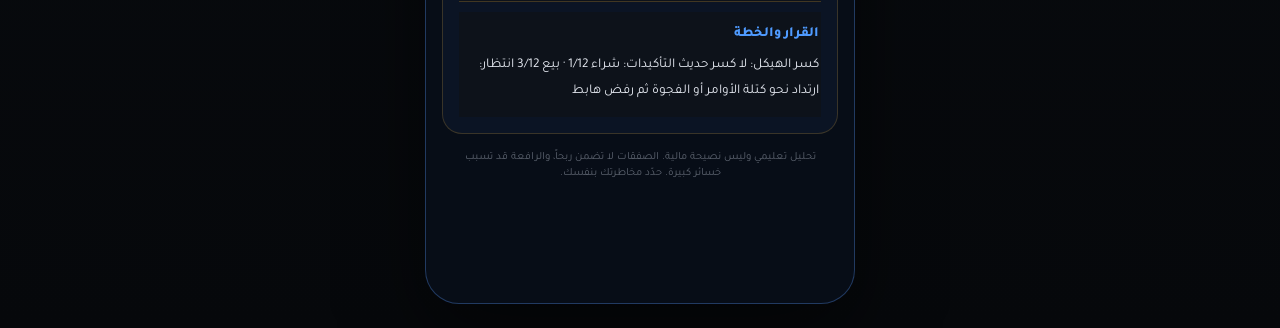
==== commit b906be14: "Real chart with lightweight-charts: candles, EMA50, RSI pane, markers and price lines - Chart librar" ====
--- a/web/index.html
+++ b/web/index.html
@@ -41,7 +41,9 @@
 
     <section class="card chart-card">
       <div class="row"><span class="gold-t" data-i18n="chartTitle">الشارت المباشر</span><span class="muted" id="chart-price">—</span></div>
-      <svg id="chart" viewBox="0 0 358 200" width="100%" role="img" aria-label="Live candle chart"></svg>
+      <div id="lw" class="lw" aria-label="Live candle chart"></div>
+      <div id="lw-rsi" class="lw lw-rsi" hidden></div>
+      <svg id="chart" viewBox="0 0 358 200" width="100%" role="img" aria-label="Live candle chart (fallback)" hidden></svg>
       <div class="legend">
         <span><i class="lg" style="background:#ff6b6b"></i><span data-i18n="stop">Stop</span></span>
         <span><i class="lg" style="background:#e8c35a"></i><span data-i18n="entry">Entry</span></span>
@@ -53,6 +55,7 @@
         <button type="button" data-show="ema" aria-pressed="true">EMA 50</button>
         <button type="button" data-show="zones" aria-pressed="true" data-i18n="zonesBtn">Zones</button>
         <button type="button" data-show="levels" aria-pressed="true" data-i18n="levelsBtn">Levels</button>
+        <button type="button" data-show="rsi" aria-pressed="true">RSI</button>
       </div>
       <p class="chart-read" id="chart-read"></p>
     </section>
@@ -212,6 +215,7 @@
 </nav>
 
 <script src="analysis.js"></script>
+<script src="lightweight-charts.standalone.js"></script>
 <script src="app.js"></script>
 </body>
 </html>
--- a/web/styles.css
+++ b/web/styles.css
@@ -348,3 +348,8 @@
 .ctl{display:flex; gap:8px; justify-content:center; flex-wrap:wrap; margin-top:10px}
 .ctl button{background:#0b1830; color:#e8c35a; border:1.5px solid rgba(232,195,90,.6); border-radius:999px; padding:6px 14px; font-size:12px; font-weight:700; cursor:pointer; min-height:34px}
 .ctl button[aria-pressed="true"]{background:linear-gradient(180deg,#f0cc6e,#d4a037); color:#15110a; border-color:#f0cc6e}
+
+/* ---- Moving live chart ---- */
+.march{animation:march 1s linear infinite}
+@keyframes march{to{stroke-dashoffset:-14}}
+@media (prefers-reduced-motion: reduce){ .march{animation:none} }
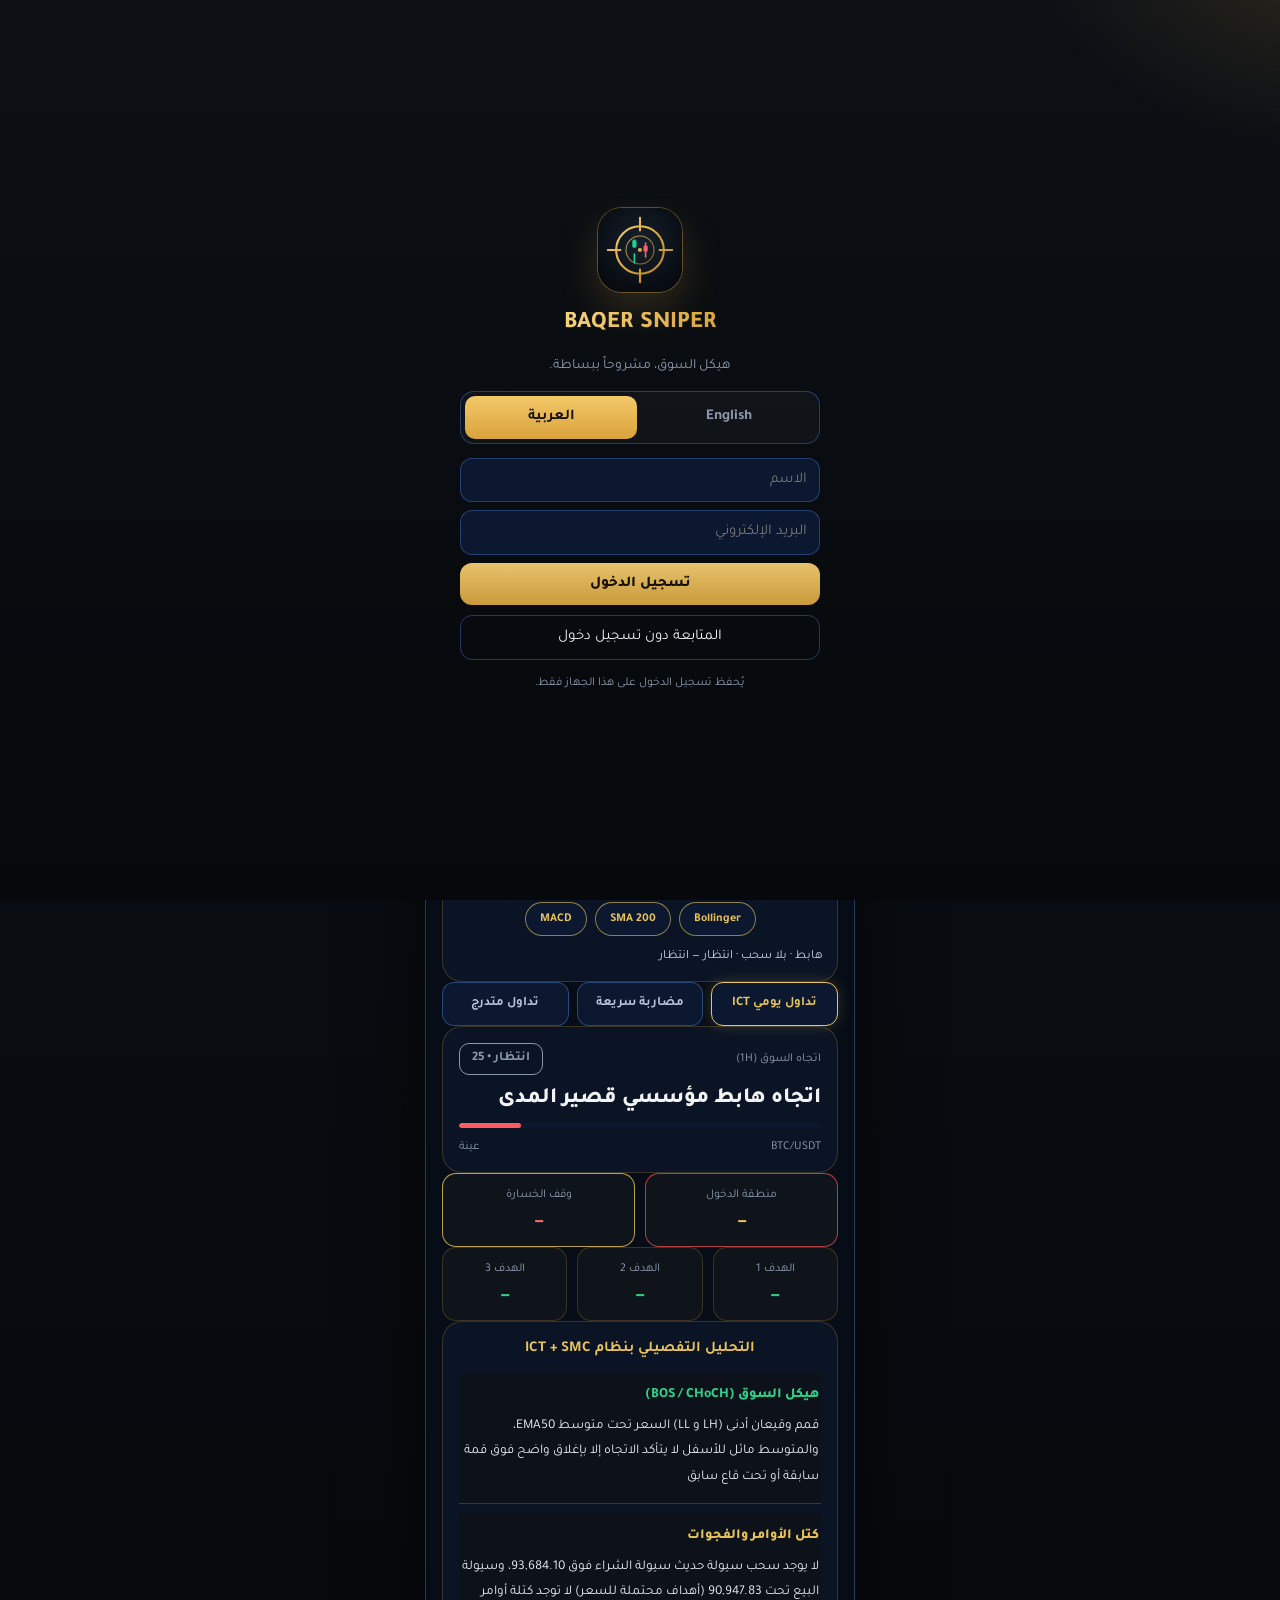
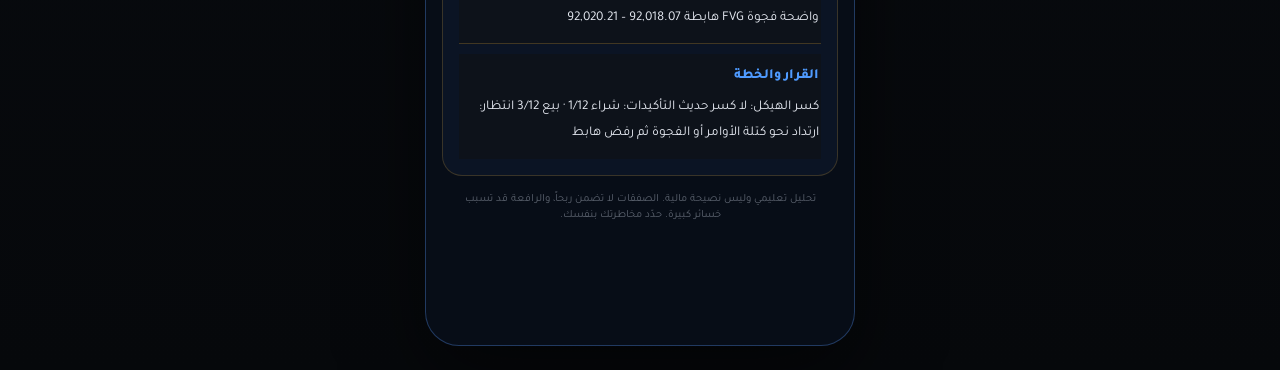
==== commit 1477a4f0: "Optional indicators: Bollinger Bands, SMA 200 and MACD (off by default) Co-Authored-By: Claude Haiku" ====
--- a/web/index.html
+++ b/web/index.html
@@ -43,6 +43,7 @@
       <div class="row"><span class="gold-t" data-i18n="chartTitle">الشارت المباشر</span><span class="muted" id="chart-price">—</span></div>
       <div id="lw" class="lw" aria-label="Live candle chart"></div>
       <div id="lw-rsi" class="lw lw-rsi" hidden></div>
+      <div id="lw-macd" class="lw lw-rsi" hidden></div>
       <svg id="chart" viewBox="0 0 358 200" width="100%" role="img" aria-label="Live candle chart (fallback)" hidden></svg>
       <div class="legend">
         <span><i class="lg" style="background:#ff6b6b"></i><span data-i18n="stop">Stop</span></span>
@@ -56,6 +57,9 @@
         <button type="button" data-show="zones" aria-pressed="true" data-i18n="zonesBtn">Zones</button>
         <button type="button" data-show="levels" aria-pressed="true" data-i18n="levelsBtn">Levels</button>
         <button type="button" data-show="rsi" aria-pressed="true">RSI</button>
+        <button type="button" data-show="bb" aria-pressed="false">Bollinger</button>
+        <button type="button" data-show="sma200" aria-pressed="false">SMA 200</button>
+        <button type="button" data-show="macd" aria-pressed="false">MACD</button>
       </div>
       <p class="chart-read" id="chart-read"></p>
     </section>
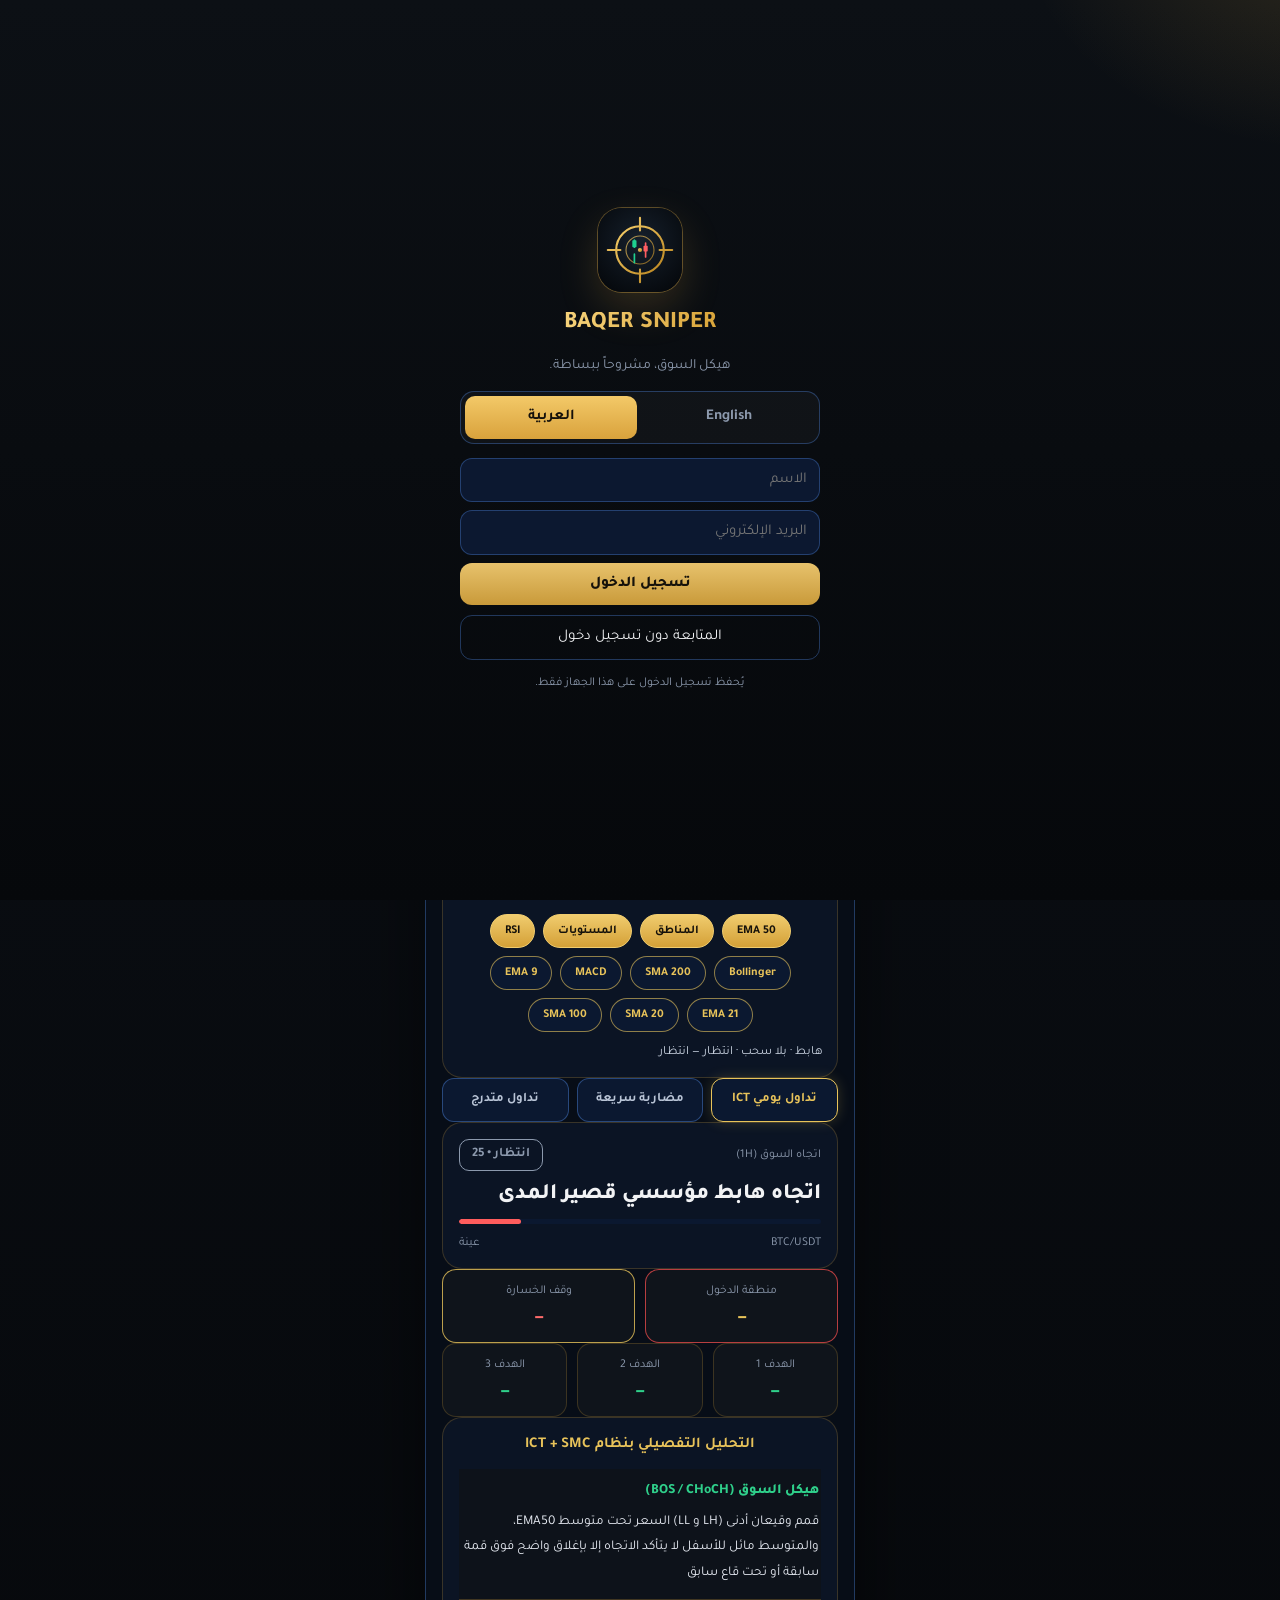
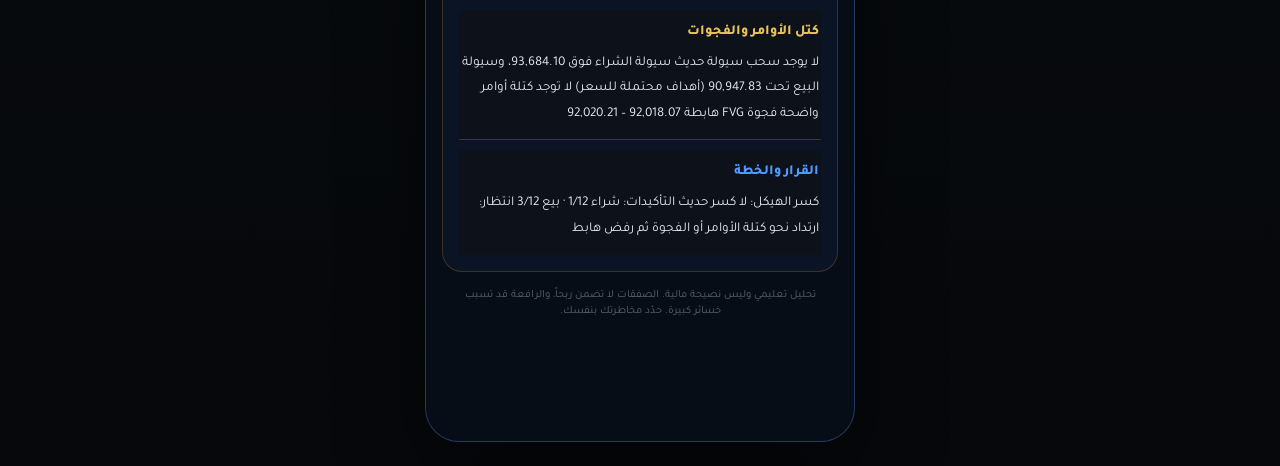
==== commit d4f95fc8: "Learn from losses: tag why a trade lost and adjust; more moving averages; TradingView source; nav st" ====
--- a/web/index.html
+++ b/web/index.html
@@ -41,6 +41,11 @@
 
     <section class="card chart-card">
       <div class="row"><span class="gold-t" data-i18n="chartTitle">الشارت المباشر</span><span class="muted" id="chart-price">—</span></div>
+      <div class="src-tabs" role="tablist" aria-label="Chart source">
+        <button type="button" role="tab" data-chart="ours" aria-selected="true">Radar chart</button>
+        <button type="button" role="tab" data-chart="tv" aria-selected="false">TradingView</button>
+      </div>
+      <div id="tv" class="tv" hidden></div>
       <div id="lw" class="lw" aria-label="Live candle chart"></div>
       <div id="lw-rsi" class="lw lw-rsi" hidden></div>
       <div id="lw-macd" class="lw lw-rsi" hidden></div>
@@ -60,6 +65,10 @@
         <button type="button" data-show="bb" aria-pressed="false">Bollinger</button>
         <button type="button" data-show="sma200" aria-pressed="false">SMA 200</button>
         <button type="button" data-show="macd" aria-pressed="false">MACD</button>
+        <button type="button" data-show="ema9" aria-pressed="false">EMA 9</button>
+        <button type="button" data-show="ema21" aria-pressed="false">EMA 21</button>
+        <button type="button" data-show="sma20" aria-pressed="false">SMA 20</button>
+        <button type="button" data-show="sma100" aria-pressed="false">SMA 100</button>
       </div>
       <p class="chart-read" id="chart-read"></p>
     </section>
--- a/web/styles.css
+++ b/web/styles.css
@@ -353,3 +353,12 @@
 .march{animation:march 1s linear infinite}
 @keyframes march{to{stroke-dashoffset:-14}}
 @media (prefers-reduced-motion: reduce){ .march{animation:none} }
+
+/* ---- Chart source tabs and TradingView ---- */
+.src-tabs{display:grid; grid-template-columns:1fr 1fr; gap:6px; background:#0b1830; border:1.5px solid rgba(70,120,200,.5); border-radius:12px; padding:4px; margin-top:8px}
+.src-tabs button{border:0; background:transparent; color:#b9c4d6; border-radius:9px; padding:8px; font-weight:700; font-size:13px; min-height:36px}
+.src-tabs button[aria-selected="true"]{background:linear-gradient(180deg,#f0cc6e,#d4a037); color:#15110a}
+.tv{margin-top:8px; border-radius:14px; overflow:hidden; border:1.5px solid rgba(70,120,200,.5); min-height:420px; color:#c9d2e0; padding:12px}
+/* keep the bottom navigation above chart canvases */
+.nav{z-index:45; isolation:isolate}
+.lw canvas, .lw-rsi canvas{position:relative; z-index:1}
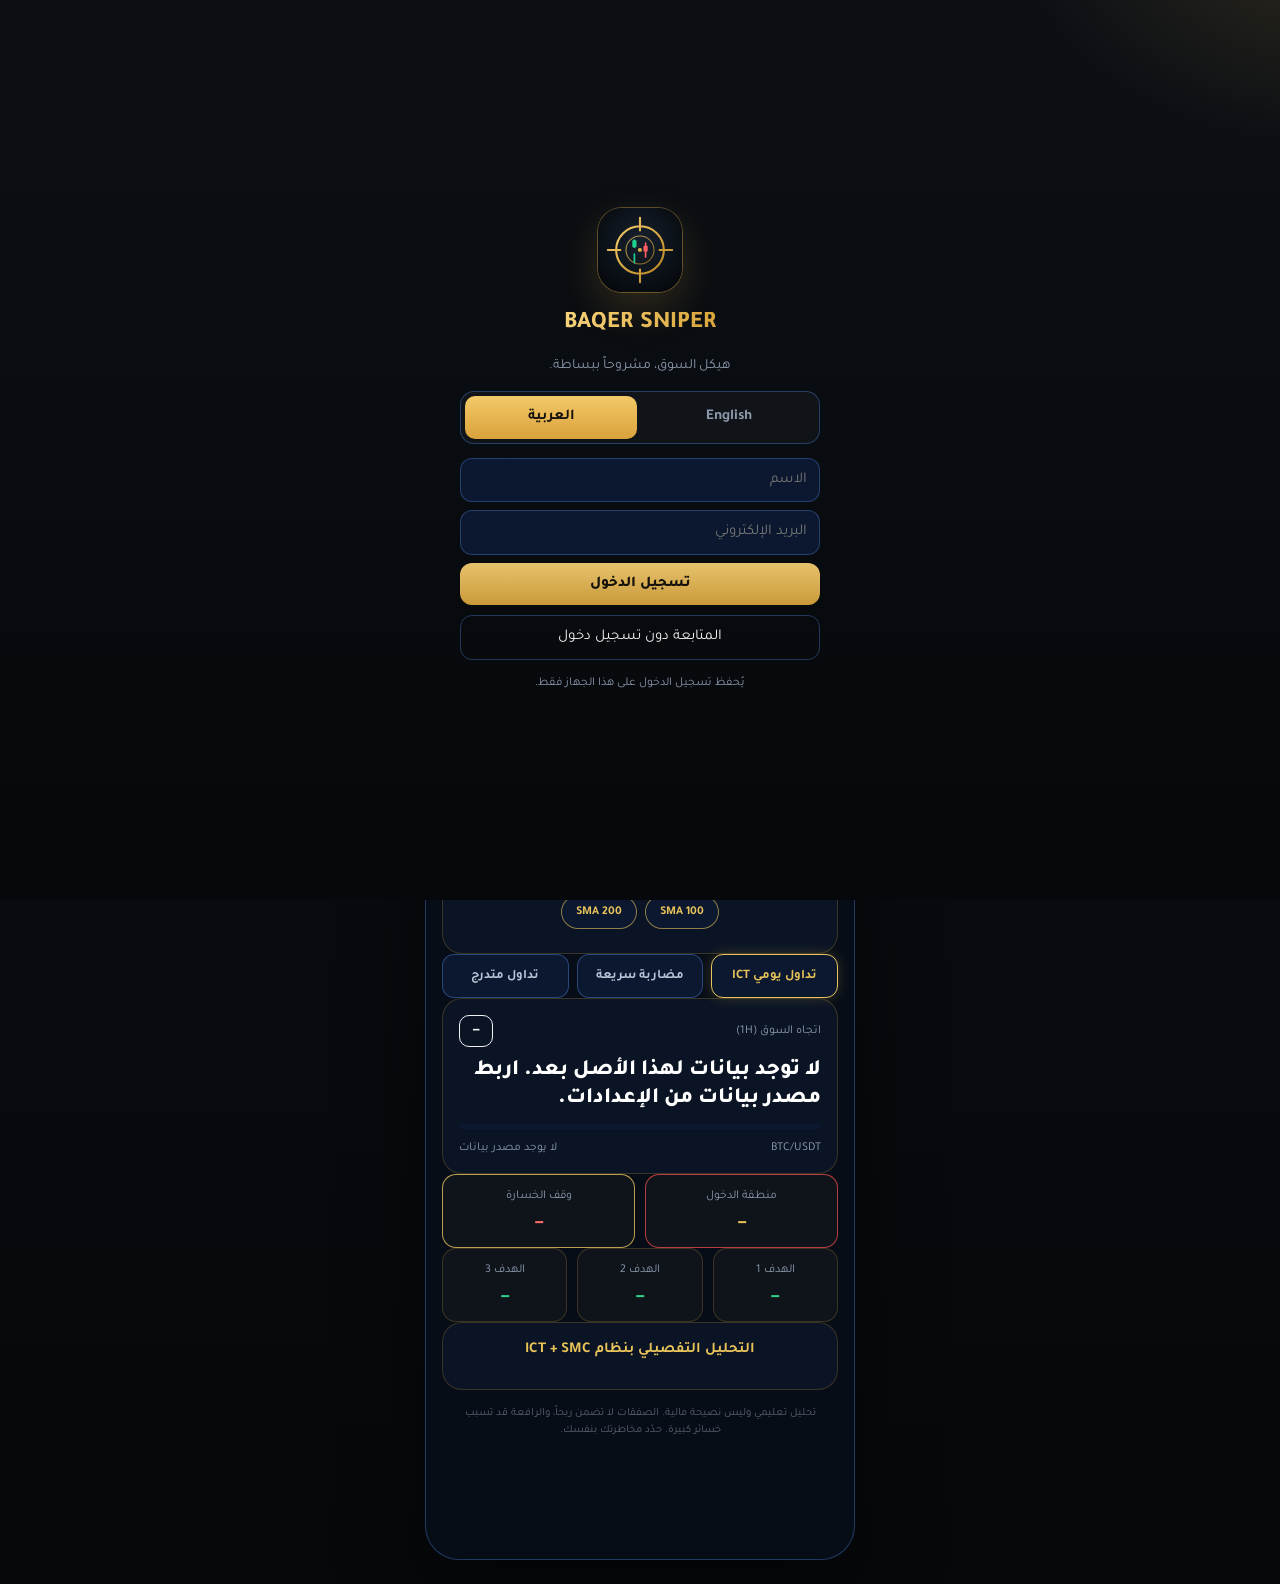
==== commit ac72b457: "TradingView as the only chart; remove sample data - Single TradingView chart. Moving averages (EMA 9" ====
--- a/web/index.html
+++ b/web/index.html
@@ -40,35 +40,15 @@
     </section>
 
     <section class="card chart-card">
-      <div class="row"><span class="gold-t" data-i18n="chartTitle">الشارت المباشر</span><span class="muted" id="chart-price">—</span></div>
-      <div class="src-tabs" role="tablist" aria-label="Chart source">
-        <button type="button" role="tab" data-chart="ours" aria-selected="true">Radar chart</button>
-        <button type="button" role="tab" data-chart="tv" aria-selected="false">TradingView</button>
-      </div>
-      <div id="tv" class="tv" hidden></div>
-      <div id="lw" class="lw" aria-label="Live candle chart"></div>
-      <div id="lw-rsi" class="lw lw-rsi" hidden></div>
-      <div id="lw-macd" class="lw lw-rsi" hidden></div>
-      <svg id="chart" viewBox="0 0 358 200" width="100%" role="img" aria-label="Live candle chart (fallback)" hidden></svg>
-      <div class="legend">
-        <span><i class="lg" style="background:#ff6b6b"></i><span data-i18n="stop">Stop</span></span>
-        <span><i class="lg" style="background:#e8c35a"></i><span data-i18n="entry">Entry</span></span>
-        <span><i class="lg" style="background:#2fd08b"></i><span data-i18n="targets">Targets</span></span>
-        <span><i class="lg" style="background:#4f9bff"></i>BSL / SSL</span>
-        <span><i class="lg" style="background:#e8c35a;border-radius:50%"></i><span data-i18n="sweep">Sweep</span></span>
-      </div>
-      <div class="ctl" role="group" aria-label="Chart layers">
-        <button type="button" data-show="ema" aria-pressed="true">EMA 50</button>
-        <button type="button" data-show="zones" aria-pressed="true" data-i18n="zonesBtn">Zones</button>
-        <button type="button" data-show="levels" aria-pressed="true" data-i18n="levelsBtn">Levels</button>
-        <button type="button" data-show="rsi" aria-pressed="true">RSI</button>
-        <button type="button" data-show="bb" aria-pressed="false">Bollinger</button>
-        <button type="button" data-show="sma200" aria-pressed="false">SMA 200</button>
-        <button type="button" data-show="macd" aria-pressed="false">MACD</button>
+      <div class="row"><span class="gold-t" data-i18n="chartTitle">Chart</span><span class="muted" id="chart-price">—</span></div>
+      <div id="tv" class="tv" aria-label="TradingView chart"></div>
+      <div class="ctl" role="group" aria-label="Moving averages">
         <button type="button" data-show="ema9" aria-pressed="false">EMA 9</button>
         <button type="button" data-show="ema21" aria-pressed="false">EMA 21</button>
+        <button type="button" data-show="ema" aria-pressed="true">EMA 50</button>
         <button type="button" data-show="sma20" aria-pressed="false">SMA 20</button>
         <button type="button" data-show="sma100" aria-pressed="false">SMA 100</button>
+        <button type="button" data-show="sma200" aria-pressed="false">SMA 200</button>
       </div>
       <p class="chart-read" id="chart-read"></p>
     </section>
@@ -228,7 +208,6 @@
 </nav>
 
 <script src="analysis.js"></script>
-<script src="lightweight-charts.standalone.js"></script>
 <script src="app.js"></script>
 </body>
 </html>
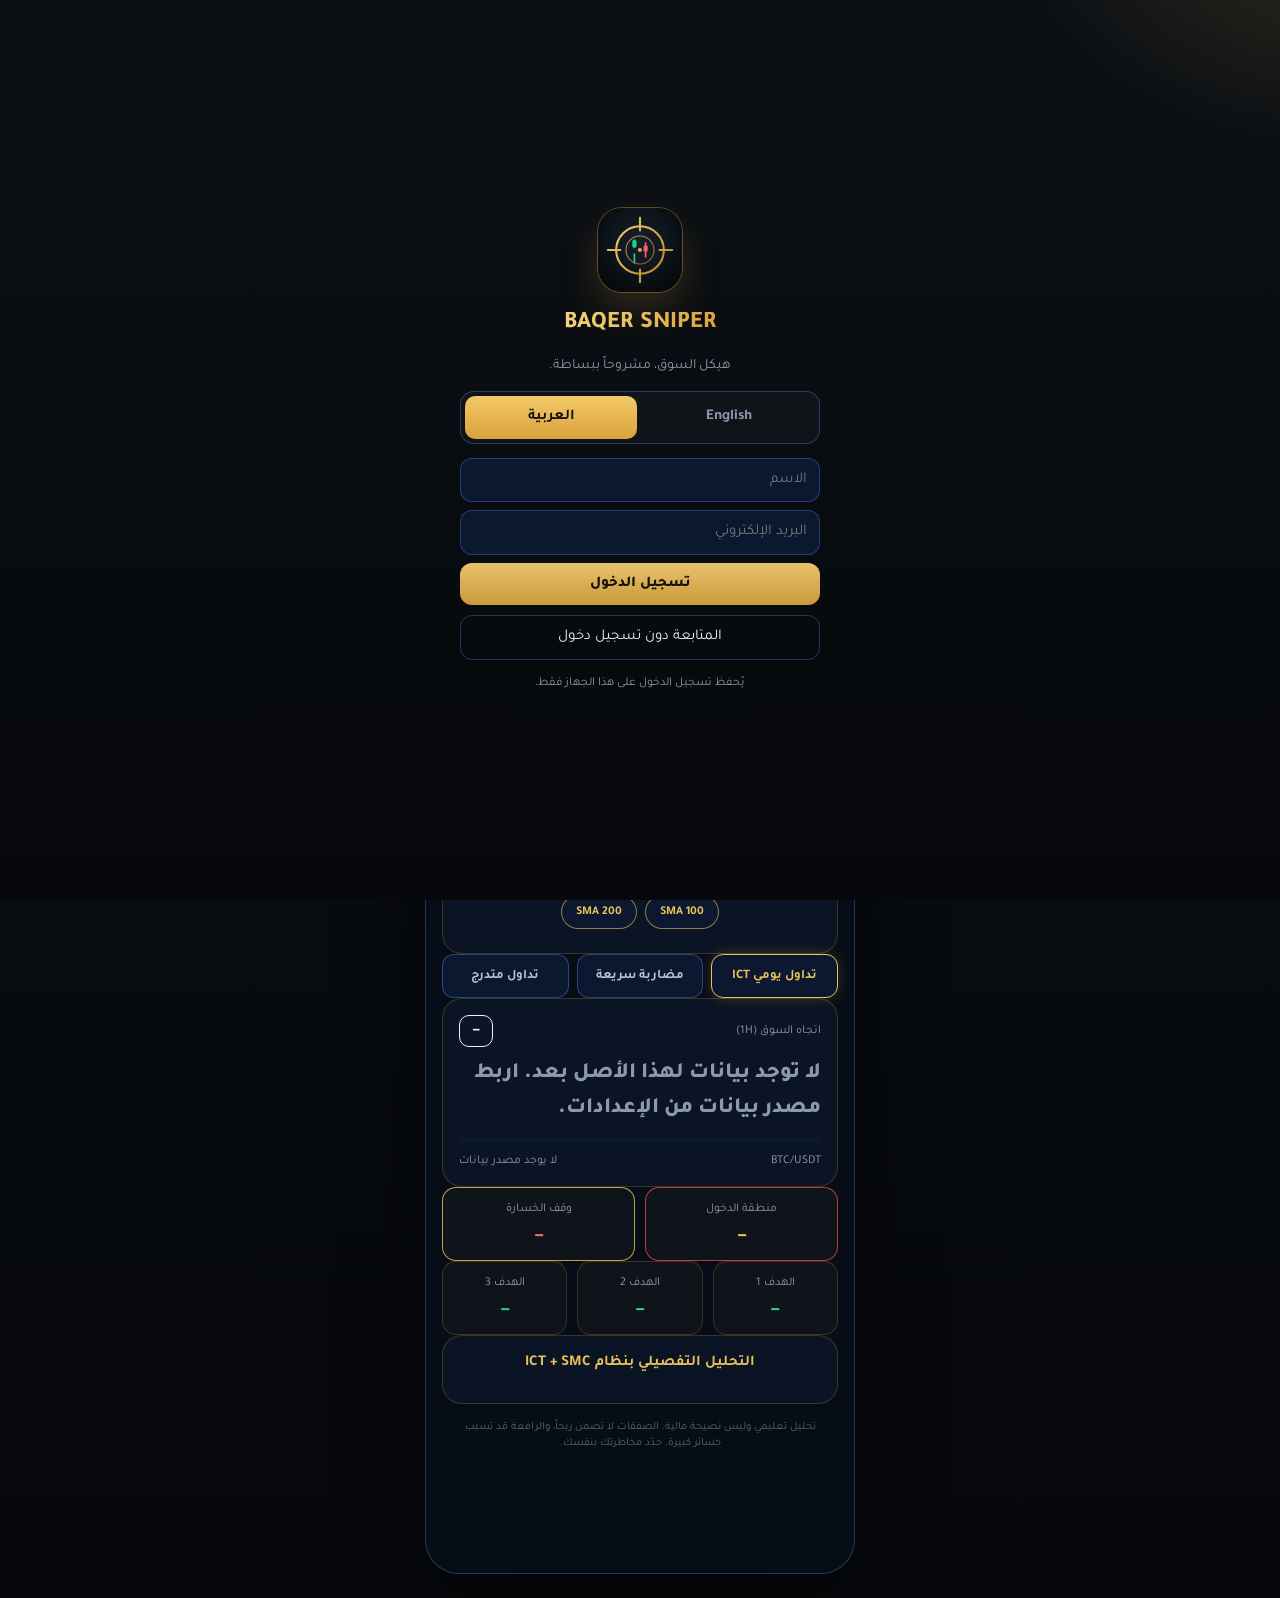
==== commit 86e3f9d3: "Market news and economic calendar - Netlify function fetches the economic calendar and forex news fr" ====
--- a/web/index.html
+++ b/web/index.html
@@ -126,6 +126,10 @@
       <li><b data-i18n="sessNewYork">New York session</b><span>16:30 – 23:30</span></li>
       <li><b data-i18n="sessAsia">Asia session</b><span>03:00 – 12:00</span></li>
     </ul>
+    <div id="econ" class="econ"></div>
+    <h2 class="mt" data-i18n="newsTitle">Market news</h2>
+    <div id="newslist" class="newslist"></div>
+    <button type="button" class="ghost" id="news-refresh" data-i18n="refresh">Refresh</button>
     <p class="muted" data-i18n="calendarNote">Times are Riyadh time. Economic news appears once a data provider is connected.</p>
   </section>
 
--- a/web/styles.css
+++ b/web/styles.css
@@ -362,3 +362,24 @@
 /* keep the bottom navigation above chart canvases */
 .nav{z-index:45; isolation:isolate}
 .lw canvas, .lw-rsi canvas{position:relative; z-index:1}
+.trend.note{font-size:14px; font-weight:600; color:var(--muted); line-height:1.6}
+
+/* ---- News and economic calendar ---- */
+.mt{margin-top:18px}
+.econ{display:grid; gap:10px; margin-bottom:10px}
+.econ h2{margin:0}
+.ev{background:#0b1830; border:1.5px solid rgba(70,120,200,.45); border-radius:14px; padding:12px; display:grid; gap:8px}
+.ev-h{display:flex; justify-content:space-between; align-items:center; gap:8px}
+.ev-h b{font-size:14px}
+.ev-m{font-size:12px}
+.ev-v{display:grid; grid-template-columns:repeat(3,1fr); gap:8px; text-align:center}
+.ev-v span{display:block; font-size:11px}
+.ev-v b{font-size:14px; font-variant-numeric:tabular-nums}
+.imp{font-size:11px; font-weight:800; padding:3px 9px; border-radius:999px; white-space:nowrap}
+.imp-high{background:rgba(255,100,100,.15); color:#ff7b7b; border:1px solid rgba(255,100,100,.6)}
+.imp-medium{background:rgba(232,195,90,.12); color:#e8c35a; border:1px solid rgba(232,195,90,.6)}
+.imp-low{background:transparent; color:var(--muted); border:1px solid var(--line)}
+.newslist{display:grid; gap:8px}
+.nw{display:grid; gap:4px; background:#0b1830; border:1.5px solid rgba(70,120,200,.45); border-radius:14px; padding:12px; color:var(--fg); text-decoration:none}
+.nw b{font-size:14px; line-height:1.5}
+.nw span{font-size:11.5px}
